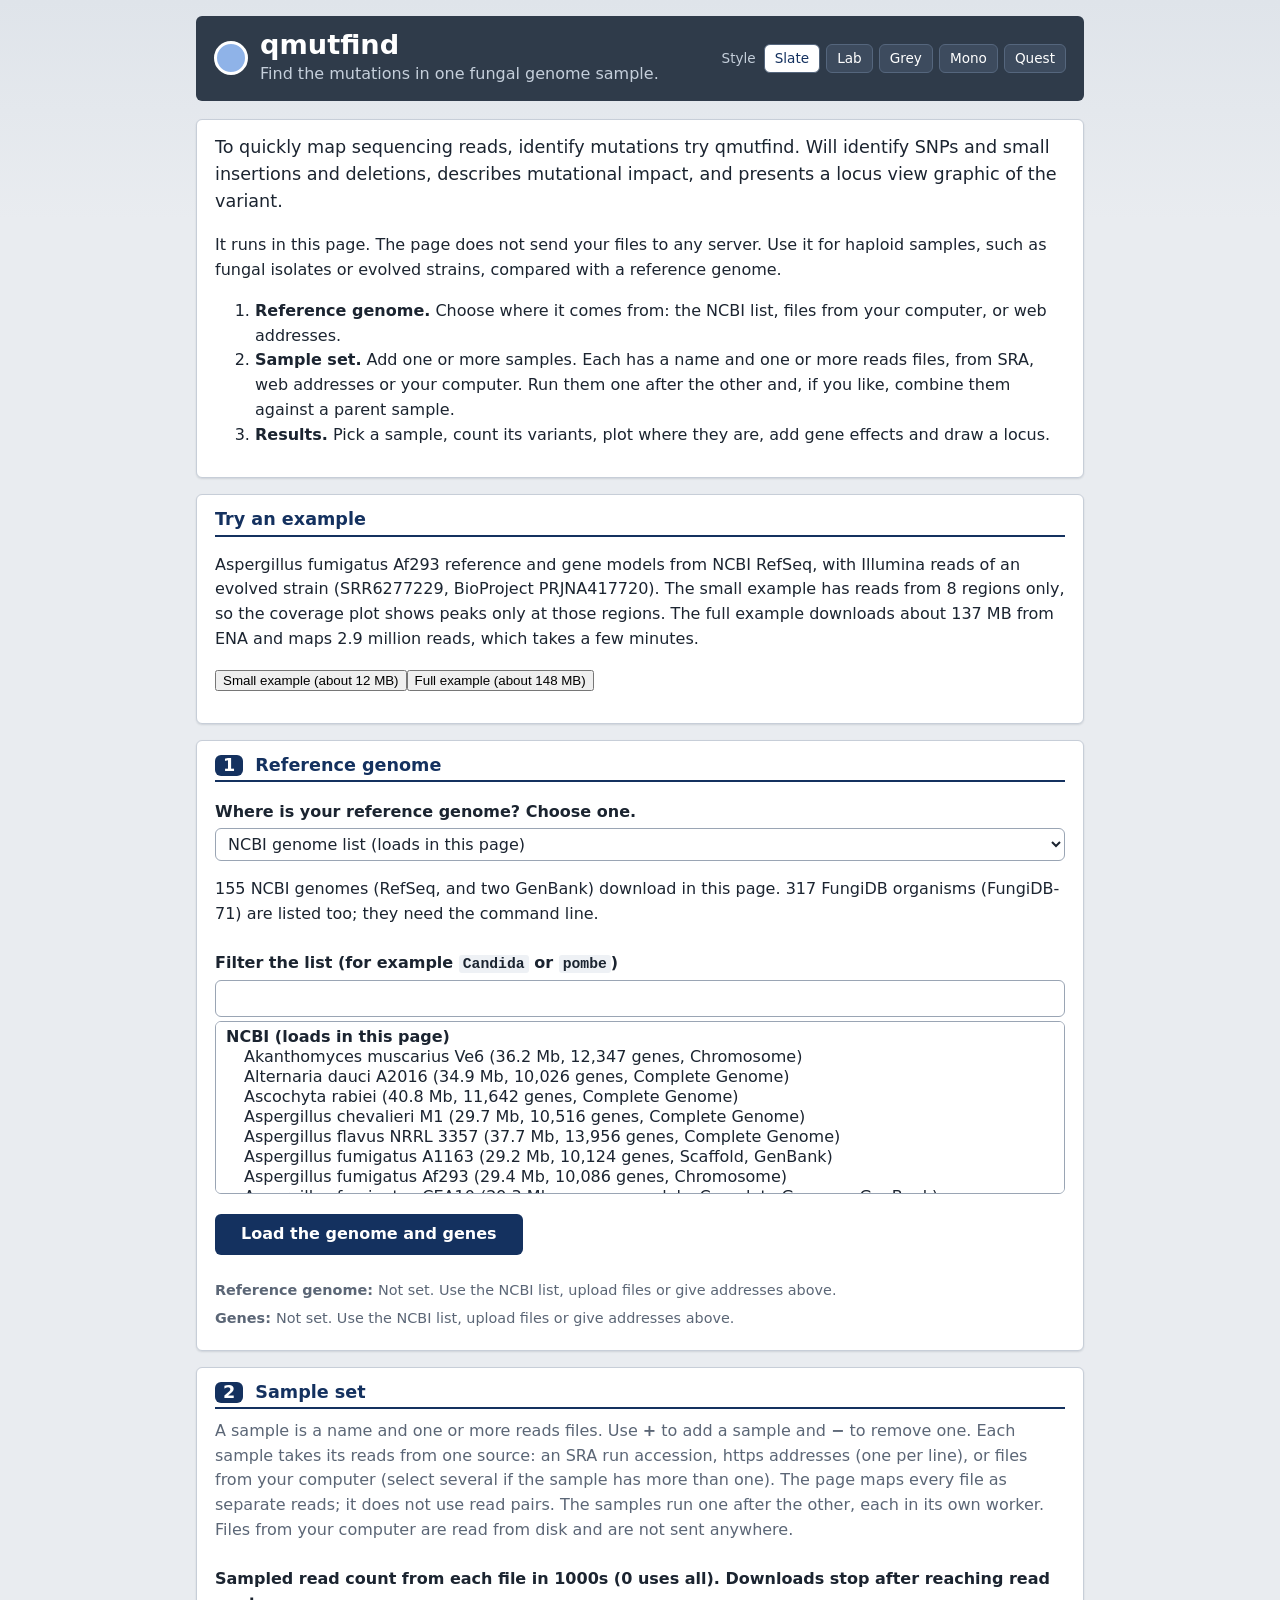
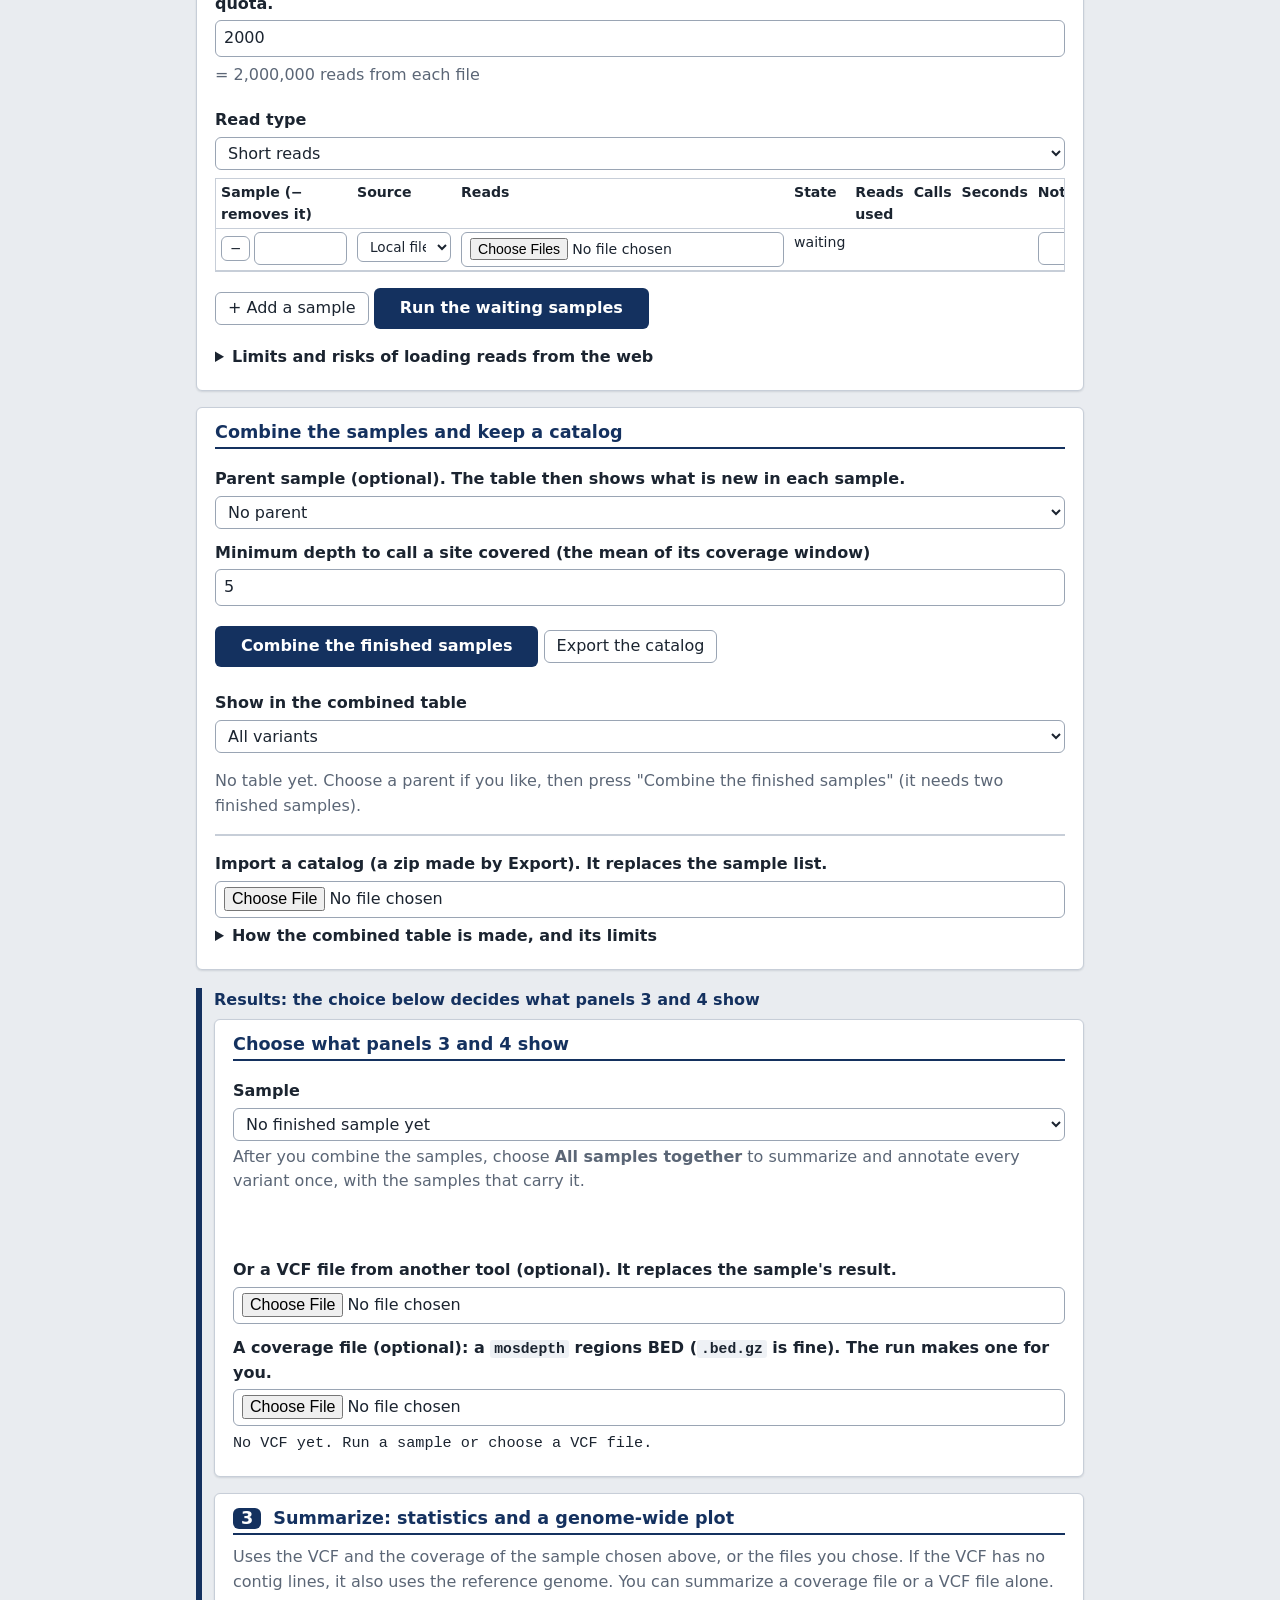
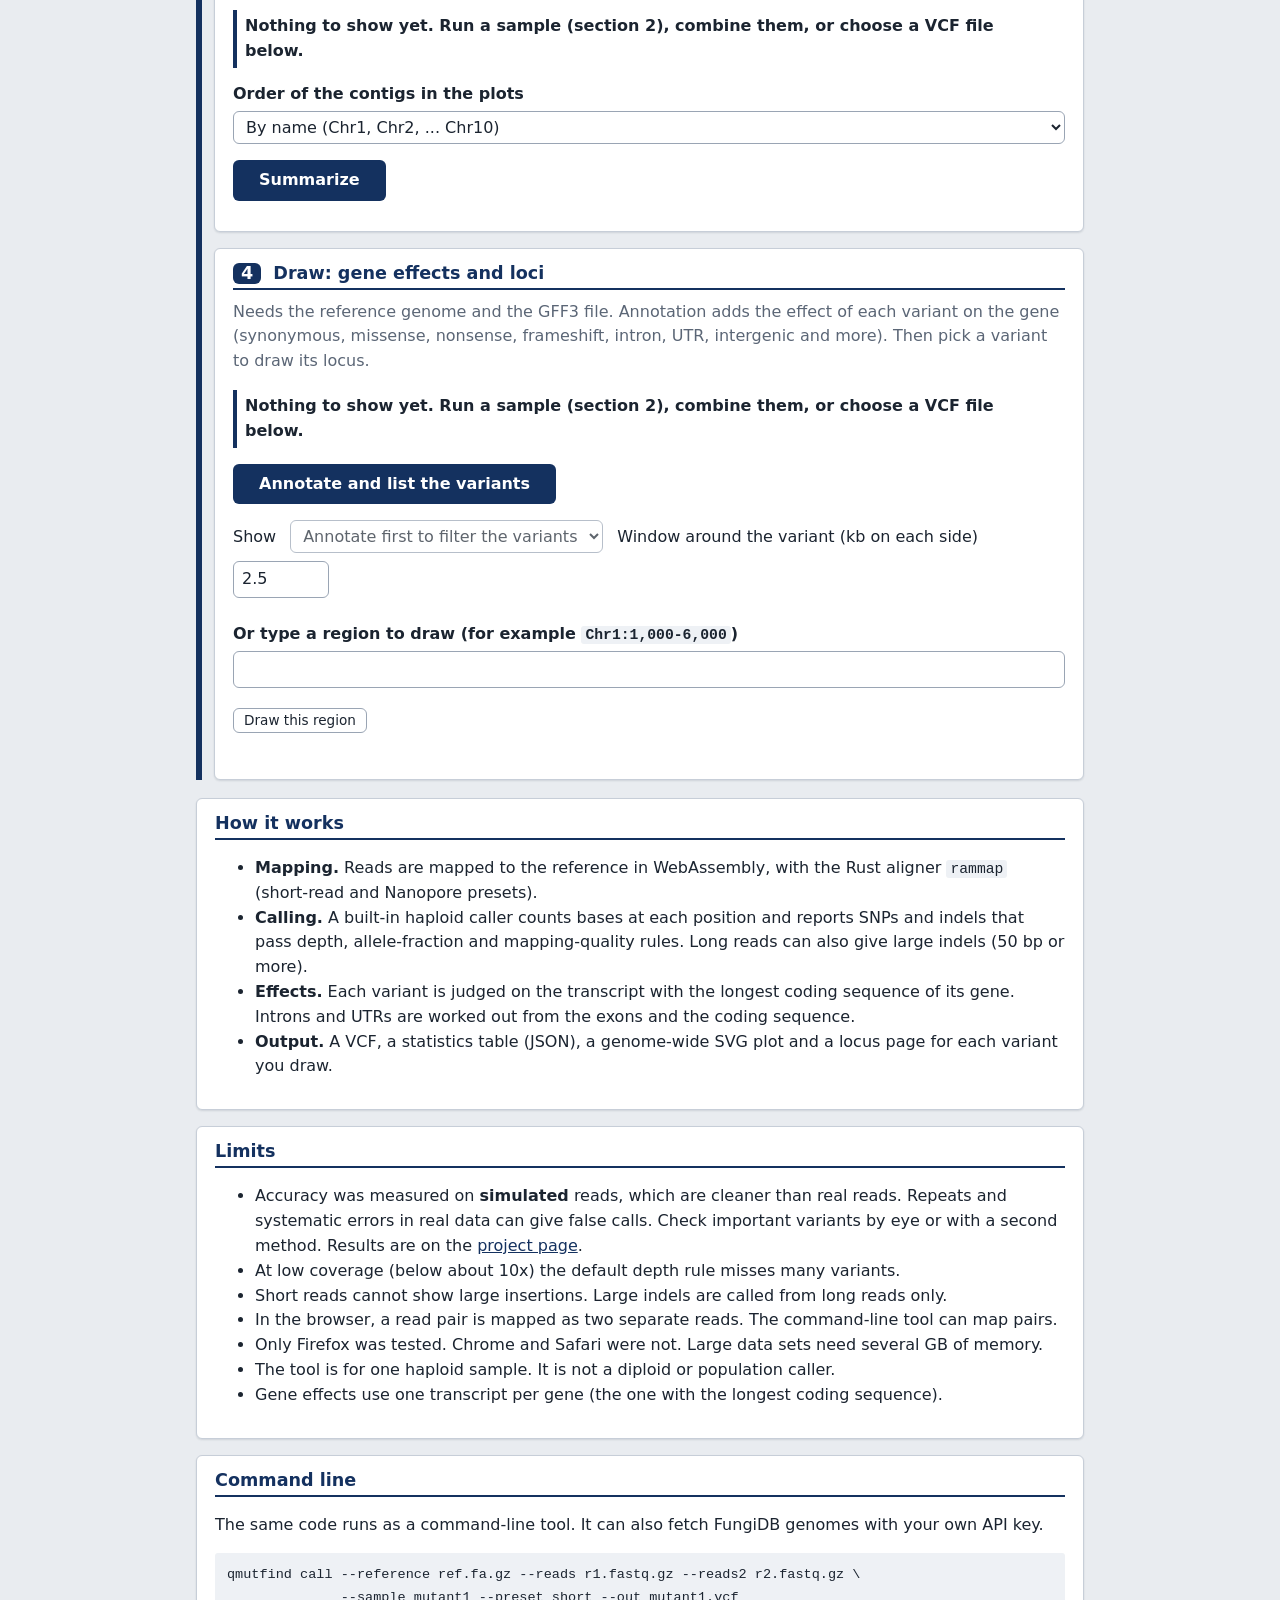
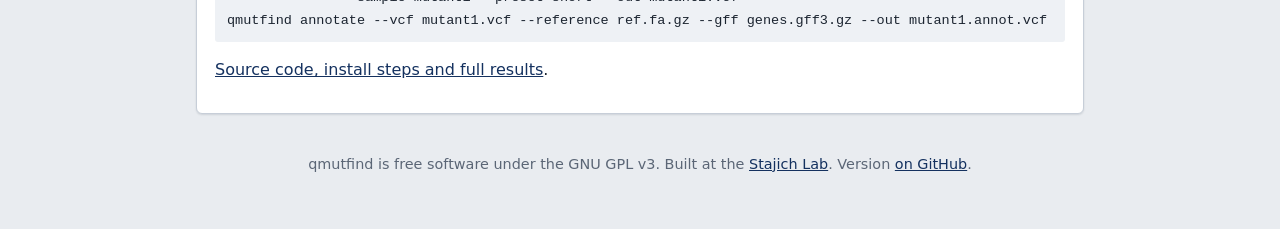
==== site/index.html @ fd61b114 "UX: the chooser and panels 3 and 4 are one coloured group; each says what it shows and whose AF it i" ====
<!doctype html>
<html lang="en" data-theme="slate">
<head>
<meta charset="utf-8">
<meta name="viewport" content="width=device-width, initial-scale=1">
<title>qmutfind: find mutations in a fungal genome</title>
<meta name="description" content="qmutfind maps sequencing reads to a reference, calls SNPs and indels, says what each change does to the genes, and draws the result. It runs in your browser.">
<script>
// Choose the theme before the page is drawn: the address (?theme=), then the saved choice, then the default.
(function () {
  var themes = ['slate', 'lab', 'grey', 'mono', 'quest'], chosen = 'slate';
  try { var saved = localStorage.getItem('qmutfind-theme'); if (themes.indexOf(saved) >= 0) chosen = saved; } catch (e) {}
  var fromAddress = new URLSearchParams(location.search).get('theme');
  if (themes.indexOf(fromAddress) >= 0) chosen = fromAddress;
  document.documentElement.setAttribute('data-theme', chosen);
})();
</script>
<link rel="stylesheet" href="style.css?v=__BUILD__">
</head>
<body>
<div class="frame">

<header class="top">
  <div class="brand">
    <span class="mark" aria-hidden="true"></span>
    <div>
      <h1>qmutfind</h1>
      <p class="tag">Find the mutations in one fungal genome sample.</p>
    </div>
  </div>
  <nav class="themes" aria-label="Page style">
    <span class="themes-label">Style</span>
    <button type="button" data-set-theme="slate">Slate</button>
    <button type="button" data-set-theme="lab">Lab</button>
    <button type="button" data-set-theme="grey">Grey</button>
    <button type="button" data-set-theme="mono">Mono</button>
    <button type="button" data-set-theme="quest">Quest</button>
  </nav>
</header>

<section class="hero panel">
	<p class="lede">To quickly map sequencing reads, identify mutations try qmutfind. Will identify SNPs and small insertions and deletions,
  describes mutational impact, and presents a locus view graphic of the variant.</p>
  <p>It runs in this page. The page does not send your files to any server. Use it for haploid samples, such as fungal
  isolates or evolved strains, compared with a reference genome.</p>
  <ol class="steps">
    <li><b>Reference genome.</b> Choose where it comes from: the NCBI list, files from your computer, or web addresses.</li>
    <li><b>Sample set.</b> Add one or more samples. Each has a name and one or more reads files, from SRA, web addresses or your computer. Run them one after the other and, if you like, combine them against a parent sample.</li>
    <li><b>Results.</b> Pick a sample, count its variants, plot where they are, add gene effects and draw a locus.</li>
  </ol>
</section>

<section class="panel" id="example-section" hidden>
  <h2>Try an example</h2>
  <p id="example-text"></p>
  <p id="example-buttons"></p>
  <div id="example-status" role="status" class="readout"></div>
</section>

<section class="panel step" id="reference-section">
  <h2><span class="num">1</span> Reference genome</h2>
  <div class="form">
    <label for="reference-source">Where is your reference genome? Choose one.</label>
    <select id="reference-source">
      <option value="ncbi">NCBI genome list (loads in this page)</option>
      <option value="upload">Upload a FASTA and a GFF3 from my computer</option>
      <option value="url">Download a FASTA and a GFF3 from https addresses</option>
    </select>
  </div>
  <div id="genome-section" class="mode">
    <p id="genome-text"></p>
    <div class="form">
      <label for="genome-filter">Filter the list (for example <code>Candida</code> or <code>pombe</code>)</label>
      <input id="genome-filter" type="search" autocomplete="off">
      <select id="genome-menu" size="8" aria-label="Reference genomes"></select>
      <p><button id="genome-load" type="button" class="primary">Load the genome and genes</button></p>
    </div>
    <div id="genome-fungidb" hidden>
      <p>FungiDB does not let a web page download its files, and it needs your API key. Run this on your computer, then choose
      "Upload a FASTA and a GFF3" above and pick the two files it writes.</p>
      <pre><code id="genome-command"></code></pre>
    </div>
  </div>
  <div id="reference-upload" class="mode form" hidden>
    <label for="reference">Reference genome (FASTA, <code>.gz</code> allowed)</label>
    <input id="reference" type="file">
    <label for="gff">Genes (GFF3, optional). The gene step needs it.</label>
    <input id="gff" type="file">
  </div>
  <div id="reference-url" class="mode form" hidden>
    <p class="hint">Public data only, over https. Your browser downloads straight from the server, so the server must allow that (NCBI and ENA do; many others do not).</p>
    <label for="url-reference">Reference genome (FASTA)</label>
    <input id="url-reference" type="url" placeholder="https://...">
    <label for="url-gff">Genes (GFF3, optional)</label>
    <input id="url-gff" type="url" placeholder="https://...">
    <p><button id="ref-url-load" type="button" class="primary">Download the genome and genes</button></p>
  </div>
  <div id="genome-status" role="status" class="readout"></div>
  <div class="source" id="source-reference" role="status"></div>
  <div class="source" id="source-gff" role="status"></div>
</section>

<section class="panel step" id="sample-section">
  <h2><span class="num">2</span> Sample set</h2>
  <p class="hint">A sample is a name and one or more reads files. Use <b>+</b> to add a sample and <b>&minus;</b> to remove one. Each sample takes its
  reads from one source: an SRA run accession, https addresses (one per line), or files from your computer (select several if
  the sample has more than one). The page maps every file as separate reads; it does not use read pairs. The samples run one
  after the other, each in its own worker. Files from your computer are read from disk and are not sent anywhere.</p>
  <div class="form">
    <label for="read-limit">Sampled read count from each file in 1000s (0 uses all). Downloads stop after reaching read quota.</label>
    <input id="read-limit" type="number" min="0" step="500" value="2000">
    <div id="read-limit-echo" class="hint" role="status"></div>
    <label for="kind">Read type</label>
    <select id="kind"><option value="short">Short reads</option><option value="long">Long reads</option></select>
  </div>
  <div class="table-wrap"><table id="strain-table" class="grid">
    <thead><tr><th>Sample (&minus; removes it)</th><th>Source</th><th>Reads</th><th>State</th><th>Reads used</th><th>Calls</th><th>Seconds</th><th>Note</th></tr></thead>
    <tbody></tbody>
  </table></div>
  <p><button id="strain-add" type="button" aria-label="Add a sample">+ Add a sample</button>
  <button id="strain-run" type="button" class="primary">Run the waiting samples</button>
  <button id="strain-cancel" type="button" hidden>Cancel</button></p>
  <div id="strain-status" role="status" class="readout"></div>
  <details>
    <summary>Limits and risks of loading reads from the web</summary>
    <ul>
      <li>Only https addresses are accepted, and addresses with a user name or password are refused. A Dropbox share link is changed to its direct address.</li>
      <li>A download is limited to 2 GB. The whole file is held in memory (and a large one takes minutes), so a big run can slow or stop your browser tab. With a read limit, the page stops downloading after that many reads per file and keeps only those reads, so a bigger file is allowed. The first reads of a file are not a random sample.</li>
      <li>The page checks the file size, and for an SRA run the read count, against ENA's record. It does not check ENA's MD5 sums.</li>
      <li>The accession you give is sent to ENA, and the files come from the data server. Nothing is sent to this site. Only servers that allow downloads from web pages work (NCBI and ENA do).</li>
      <li>Do not load private, patient or access-controlled data. The page is not a clinical tool.</li>
    </ul>
  </details>
</section>

<section class="panel" id="strain-section">
  <h2>Combine the samples and keep a catalog</h2>
  <div class="form">
    <label for="strain-parent">Parent sample (optional). The table then shows what is new in each sample.</label>
    <select id="strain-parent"><option value="">No parent</option></select>
    <label for="combine-min-depth">Minimum depth to call a site covered (the mean of its coverage window)</label>
    <input id="combine-min-depth" type="number" min="0" step="1" value="5">
    <p><button id="strain-combine" type="button" class="primary">Combine the finished samples</button>
    <button id="strain-export" type="button">Export the catalog</button>
    <a id="download-combined" hidden>Download the table (TSV)</a>
    <a id="download-catalog" hidden>Download the catalog (zip)</a></p>
  </div>
  <div id="catalog-status" class="readout" role="status"></div>
  <div id="combine-status" class="readout" role="status"></div>
  <div class="form">
    <label for="combined-filter">Show in the combined table</label>
    <select id="combined-filter">
      <option value="all">All variants</option>
      <option value="new">New in some sample (needs a parent)</option>
      <option value="shared">Called in every finished sample</option>
      <option value="one">Called in one sample only</option>
    </select>
  </div>
  <p id="combined-title" class="hint"></p>
  <p id="combined-empty" class="hint">No table yet. Choose a parent if you like, then press "Combine the finished samples" (it needs two finished samples).</p>
  <div class="table-wrap"><table id="combined-table" class="grid"><thead></thead><tbody></tbody></table></div>
  <div class="form">
    <label for="catalog-file">Import a catalog (a zip made by Export). It replaces the sample list.</label>
    <input id="catalog-file" type="file" accept=".zip,application/zip">
  </div>
  <details>
    <summary>How the combined table is made, and its limits</summary>
    <ul>
      <li>One row per variant (same contig, position, REF and ALT). Each sample gets a cell: <code>AF:depth</code> for a call,
      <code>weak</code> (some reads, below the calling thresholds), <code>ref</code> (covered, no such reads), <code>low</code>
      (too little coverage), <code>unknown</code> (no coverage data) or <code>other</code> (a different ALT at that position).</li>
      <li>With a parent, each other sample gets a status: <code>new</code>, <code>inherited</code>, <code>lost</code> or
      <code>unknown</code>. A variant is never <code>new</code> when the parent has some reads for it, and never <code>lost</code>
      when the sample has some. <code>lost</code> is a lead, not proof: it rests on a 1 kb window mean, not on the depth at the site.</li>
      <li>All samples must use the same settings. The window size is 1 kb. The thresholds for "covered" and "weak" were not tuned.</li>
      <li>An imported sample has no reads files, so it cannot run again.</li>
      <li>The catalog is a record of this page's results. It is not saved in the browser; export it to keep it.</li>
    </ul>
  </details>
</section>

<div class="results-group" role="group" aria-labelledby="results-group-title">
<p id="results-group-title" class="group-title">Results: the choice below decides what panels 3 and 4 show</p>

<section class="panel" id="results-section">
  <h2>Choose what panels 3 and 4 show</h2>
  <div class="form">
    <label for="result-sample">Sample</label>
    <select id="result-sample"><option value="">No finished sample yet</option></select>
    <p class="hint">After you combine the samples, choose <b>All samples together</b> to summarize and annotate every variant once, with the samples that carry it.</p>
    <p class="downloads"><a id="download-vcf" hidden>Download the VCF</a> <a id="download-depth-bed" hidden>Download the coverage (BED)</a></p>
    <label for="vcf-file">Or a VCF file from another tool (optional). It replaces the sample's result.</label>
    <input id="vcf-file" type="file">
    <label for="depth-file">A coverage file (optional): a <code>mosdepth</code> regions BED (<code>.bed.gz</code> is fine). The run makes one for you.</label>
    <input id="depth-file" type="file">
  </div>
  <div id="vcf-source" class="readout" role="status">No VCF yet. Run a sample or choose a VCF file.</div>
  <div id="summary" class="readout"></div>
</section>

<section class="panel step" id="step2">
  <h2><span class="num">3</span> Summarize: statistics and a genome-wide plot</h2>
  <p class="hint">Uses the VCF and the coverage of the sample chosen above, or the files you chose. If the VCF has no contig lines, it also
  uses the reference genome. You can summarize a coverage file or a VCF file alone.</p>
  <p class="showing" id="showing-summarize" role="status"></p>
  <div class="form">
    <label for="order">Order of the contigs in the plots</label>
    <select id="order">
      <option value="name">By name (Chr1, Chr2, ... Chr10)</option>
      <option value="length">Longest first</option>
      <option value="input">As in the file</option>
    </select>
  </div>
  <p><button id="summarize" type="button" class="primary">Summarize</button></p>
  <div id="summarize-status" role="status" class="readout"></div>
  <div id="stats-table"></div>
  <div id="depth-plot" aria-live="polite"></div>
  <div id="genome-plot" aria-live="polite"></div>
  <p class="downloads"><a id="download-stats" hidden>Download the statistics (JSON)</a> <a id="download-plot" hidden>Download the variant plot (SVG)</a> <a id="download-depth-plot" hidden>Download the coverage plot (SVG)</a></p>
</section>

<section class="panel step" id="step3">
  <h2><span class="num">4</span> Draw: gene effects and loci</h2>
  <p class="hint">Needs the reference genome and the GFF3 file. Annotation adds the effect of each variant on the gene
  (synonymous, missense, nonsense, frameshift, intron, UTR, intergenic and more). Then pick a variant to draw its locus.</p>
  <p class="showing" id="showing-draw" role="status"></p>
  <p><button id="annotate" type="button" class="primary">Annotate and list the variants</button></p>
  <div id="annotate-status" role="status" class="readout"></div>
  <div id="variant-controls">
    <label for="effect-filter">Show</label>
    <select id="effect-filter" disabled><option value="">Annotate first to filter the variants</option></select>
    <span id="sharing-wrap" hidden>
      <label for="sharing-filter">Shared by</label>
      <select id="sharing-filter"></select>
    </span>
    <label for="window-kb">Window around the variant (kb on each side)</label>
    <input id="window-kb" type="number" min="0.1" step="0.5" value="2.5">
  </div>
  <p class="hint" id="af-note"></p>
  <div id="variant-table-wrap"><table id="variant-table" hidden></table></div>
  <div class="form">
    <label for="region">Or type a region to draw (for example <code>Chr1:1,000-6,000</code>)</label>
    <input id="region" type="text" size="40">
    <p><button id="draw" type="button">Draw this region</button></p>
  </div>
  <div id="report-status" role="status" class="readout"></div>
  <p class="downloads"><a id="download-annotated" hidden>Download the annotated VCF</a></p>
  <iframe id="report" title="Gene and mutation picture"></iframe>
</section>

</div>

<section class="panel">
  <h2>How it works</h2>
  <ul>
    <li><b>Mapping.</b> Reads are mapped to the reference in WebAssembly, with the Rust aligner <code>rammap</code>
    (short-read and Nanopore presets).</li>
    <li><b>Calling.</b> A built-in haploid caller counts bases at each position and reports SNPs and indels that pass
    depth, allele-fraction and mapping-quality rules. Long reads can also give large indels (50 bp or more).</li>
    <li><b>Effects.</b> Each variant is judged on the transcript with the longest coding sequence of its gene. Introns and
    UTRs are worked out from the exons and the coding sequence.</li>
    <li><b>Output.</b> A VCF, a statistics table (JSON), a genome-wide SVG plot and a locus page for each variant you draw.</li>
  </ul>
</section>

<section class="panel limits" id="limits">
  <h2>Limits</h2>
  <ul>
    <li>Accuracy was measured on <b>simulated</b> reads, which are cleaner than real reads. Repeats and systematic errors
    in real data can give false calls. Check important variants by eye or with a second method. Results are on the
    <a href="https://github.com/stajichlab/qmutfind">project page</a>.</li>
    <li>At low coverage (below about 10x) the default depth rule misses many variants.</li>
    <li>Short reads cannot show large insertions. Large indels are called from long reads only.</li>
    <li>In the browser, a read pair is mapped as two separate reads. The command-line tool can map pairs.</li>
    <li>Only Firefox was tested. Chrome and Safari were not. Large data sets need several GB of memory.</li>
    <li>The tool is for one haploid sample. It is not a diploid or population caller.</li>
    <li>Gene effects use one transcript per gene (the one with the longest coding sequence).</li>
  </ul>
</section>

<section class="panel">
  <h2>Command line</h2>
  <p>The same code runs as a command-line tool. It can also fetch FungiDB genomes with your own API key.</p>
<pre><code>qmutfind call --reference ref.fa.gz --reads r1.fastq.gz --reads2 r2.fastq.gz \
              --sample mutant1 --preset short --out mutant1.vcf
qmutfind annotate --vcf mutant1.vcf --reference ref.fa.gz --gff genes.gff3.gz --out mutant1.annot.vcf</code></pre>
  <p><a href="https://github.com/stajichlab/qmutfind">Source code, install steps and full results</a>.</p>
</section>

<footer class="foot">
  <p>qmutfind is free software under the GNU GPL v3. Built at the
  <a href="https://github.com/stajichlab">Stajich Lab</a>. Version
  <a href="https://github.com/stajichlab/qmutfind">on GitHub</a>.</p>
</footer>

</div>
<script src="theme.js?v=__BUILD__"></script>
<script type="module" src="app.js?v=__BUILD__"></script>
</body>
</html>
---- site/style.css ----
/* qmutfind landing page. Five themes, chosen with <html data-theme="...">: slate (default), lab, grey, mono, quest.
   No external fonts, images or scripts: the page works offline once loaded. */

:root {
  --bg: #e9ecf0; --fg: #1b2430; --muted: #5b6676;
  --panel: #ffffff; --panel-fg: #1b2430; --line: #c7ced8;
  --accent: #14315f; --accent-fg: #ffffff; --link: #14315f;
  --code-bg: #eef1f5; --field-bg: #ffffff; --field-line: #9aa5b4;
  --radius: 6px; --shadow: 0 1px 2px rgba(20, 30, 50, .12);
  --font: system-ui, -apple-system, "Segoe UI", Roboto, Helvetica, Arial, sans-serif;
  --mono: ui-monospace, SFMono-Regular, Menlo, Consolas, "Liberation Mono", monospace;
  --head-font: var(--font); --head-transform: none; --head-spacing: 0;
}

/* Slate grey, navy and white (default) */
html[data-theme="slate"] body { background: linear-gradient(180deg, #dfe4ea 0, #e9ecf0 220px); }
html[data-theme="slate"] .top { background: #2f3b4a; color: #fff; border-radius: var(--radius); padding: 14px 18px; }
html[data-theme="slate"] .top .tag, html[data-theme="slate"] .themes-label { color: #c5cfdb; }
html[data-theme="slate"] .themes button { background: #3d4b5e; color: #fff; border-color: #55667d; }
html[data-theme="slate"] .themes button[aria-pressed="true"] { background: #fff; color: #14315f; }
html[data-theme="slate"] .panel h2 { color: #14315f; border-bottom: 2px solid #14315f; padding-bottom: 4px; }
html[data-theme="slate"] .mark { background: #8fb3e8; border: 3px solid #fff; }

/* Simple grey */
html[data-theme="grey"] {
  --bg: #d9d9d9; --fg: #222; --muted: #555; --panel: #f2f2f2; --panel-fg: #222; --line: #b5b5b5;
  --accent: #444; --accent-fg: #fff; --link: #333; --code-bg: #e4e4e4; --field-bg: #fafafa; --field-line: #8a8a8a;
  --shadow: none;
}
html[data-theme="grey"] .top { border-bottom: 1px solid #999; padding-bottom: 10px; }
html[data-theme="grey"] .themes button[aria-pressed="true"] { background: #444; color: #fff; }
html[data-theme="grey"] .mark { background: #555; }

/* Black and white */
html[data-theme="mono"] {
  --bg: #fff; --fg: #000; --muted: #333; --panel: #fff; --panel-fg: #000; --line: #000;
  --accent: #000; --accent-fg: #fff; --link: #000; --code-bg: #f0f0f0; --field-bg: #fff; --field-line: #000;
  --radius: 0; --shadow: none;
}
html[data-theme="mono"] .panel { border: 2px solid #000; }
html[data-theme="mono"] .top { border-bottom: 4px solid #000; padding-bottom: 10px; }
html[data-theme="mono"] a { text-decoration: underline; }
html[data-theme="mono"] .themes button { border: 2px solid #000; background: #fff; color: #000; }
html[data-theme="mono"] .themes button[aria-pressed="true"] { background: #000; color: #fff; }
html[data-theme="mono"] .mark { background: #000; }

/* Lab: a dark laboratory screen, like the display in a TV forensics lab */
html[data-theme="lab"] {
  --bg: #04090f; --fg: #b8f3ff; --muted: #5fa4b4; --panel: rgba(6, 22, 34, .82); --panel-fg: #b8f3ff; --line: #11485c;
  --accent: #27e0ff; --accent-fg: #021018; --link: #6ff0ff; --code-bg: #031019; --field-bg: #02121c; --field-line: #1b6a82;
  --radius: 2px; --shadow: 0 0 18px rgba(39, 224, 255, .12);
  --font: var(--mono); --head-font: var(--mono); --head-transform: uppercase; --head-spacing: .14em;
}
html[data-theme="lab"] body {
  background:
    linear-gradient(rgba(39, 224, 255, .05) 1px, transparent 1px) 0 0 / 100% 32px,
    linear-gradient(90deg, rgba(39, 224, 255, .05) 1px, transparent 1px) 0 0 / 32px 100%,
    radial-gradient(ellipse at 50% -10%, #0b3550 0, #04090f 62%);
}
html[data-theme="lab"] body::after {  /* scan lines */
  content: ""; position: fixed; inset: 0; pointer-events: none; z-index: 10;
  background: repeating-linear-gradient(0deg, rgba(0, 0, 0, .18) 0 1px, transparent 1px 3px);
}
html[data-theme="lab"] .panel { border: 1px solid #11485c; position: relative; backdrop-filter: blur(2px); }
html[data-theme="lab"] .panel::before, html[data-theme="lab"] .panel::after {  /* corner brackets */
  content: ""; position: absolute; width: 14px; height: 14px; border: 2px solid #27e0ff; pointer-events: none;
}
html[data-theme="lab"] .panel::before { top: -2px; left: -2px; border-right: 0; border-bottom: 0; }
html[data-theme="lab"] .panel::after { bottom: -2px; right: -2px; border-left: 0; border-top: 0; }
html[data-theme="lab"] h1, html[data-theme="lab"] h2 { color: #27e0ff; text-shadow: 0 0 10px rgba(39, 224, 255, .55); }
html[data-theme="lab"] h2::before { content: "> "; color: #ffb000; }
html[data-theme="lab"] .top { border-bottom: 1px solid #11485c; padding-bottom: 12px; }
html[data-theme="lab"] .tag { color: #ffb000; }
html[data-theme="lab"] .mark {
  background: none; border: 2px solid #27e0ff; border-radius: 50%; box-shadow: 0 0 12px #27e0ff, inset 0 0 8px #27e0ff;
  position: relative; animation: spin 9s linear infinite;
}
html[data-theme="lab"] .mark::after { content: ""; position: absolute; inset: 7px; border: 2px dashed #ffb000; border-radius: 50%; }
html[data-theme="lab"] .readout { border-left: 3px solid #27e0ff; background: #031019; padding: 6px 10px; }
html[data-theme="lab"] #status:not(:empty)::after { content: "_"; animation: blink 1s steps(1) infinite; color: #27e0ff; }
html[data-theme="lab"] button.primary { box-shadow: 0 0 14px rgba(39, 224, 255, .6); text-transform: uppercase; letter-spacing: .12em; }
html[data-theme="lab"] .themes button[aria-pressed="true"] { box-shadow: 0 0 10px rgba(39, 224, 255, .7); }
html[data-theme="lab"] .limits { border-color: #ffb000; }
html[data-theme="lab"] .limits h2 { color: #ffb000; text-shadow: 0 0 10px rgba(255, 176, 0, .5); }
@keyframes spin { to { transform: rotate(360deg); } }
@keyframes blink { 50% { opacity: 0; } }

/* Quest: a 1980s-90s graphic adventure game interface. 16-colour EGA palette, chunky bevelled windows, a menu bar. */
html[data-theme="quest"] {
  --bg: #0000aa; --fg: #ffffff; --muted: #aaaaaa; --panel: #aaaaaa; --panel-fg: #000000; --line: #000000;
  --accent: #0000aa; --accent-fg: #ffffff; --link: #0000aa; --code-bg: #ffffff; --field-bg: #ffffff; --field-line: #000000;
  --radius: 0; --shadow: none;
  --font: "Courier New", Courier, "Liberation Mono", monospace; --head-font: var(--font);
}
html[data-theme="quest"] body {
  background:
    linear-gradient(#0000aa 0 0) padding-box,
    repeating-conic-gradient(#0000aa 0 25%, #0000b4 0 50%) 0 0 / 8px 8px;
  font-size: 17px; image-rendering: pixelated;
}
html[data-theme="quest"] .frame { max-width: 880px; }
html[data-theme="quest"] .top {  /* the menu bar */
  background: #ffffff; color: #000; border: 3px solid #000; border-radius: 0; padding: 4px 10px; margin-bottom: 18px;
}
html[data-theme="quest"] .top .tag, html[data-theme="quest"] .themes-label { color: #000; }
html[data-theme="quest"] h1 { color: #aa0000; font-size: 1.5rem; text-shadow: 2px 2px 0 #55ffff; letter-spacing: .06em; }
html[data-theme="quest"] .mark { background: #ffff55; border: 3px solid #000; width: 28px; height: 28px; box-shadow: 3px 3px 0 #aa5500; }
html[data-theme="quest"] .panel {  /* a bevelled grey window with a blue title strip */
  background: #aaaaaa; color: #000; border: 3px solid #000; padding: 0 16px 14px;
  box-shadow: inset 3px 3px 0 #ffffff, inset -3px -3px 0 #555555, 6px 6px 0 #000;
}
html[data-theme="quest"] .panel > h2 {
  background: #0000aa; color: #ffffff; margin: 0 -16px 12px; padding: 4px 16px; border-bottom: 3px solid #000;
  text-transform: uppercase; letter-spacing: .1em; font-size: 1rem; text-shadow: none;
}
html[data-theme="quest"] .hero { padding-top: 14px; }
html[data-theme="quest"] .lede { font-weight: bold; }
html[data-theme="quest"] .steps li::marker { color: #aa0000; font-weight: bold; }
html[data-theme="quest"] a { color: #0000aa; text-decoration: underline; }
html[data-theme="quest"] code, html[data-theme="quest"] pre { background: #000; color: #55ff55; border: 2px solid #555; padding: 1px 4px; }
html[data-theme="quest"] pre { padding: 8px 10px; }
html[data-theme="quest"] input, html[data-theme="quest"] select { border: 3px solid #000; box-shadow: inset 2px 2px 0 #555; background: #fff; }
html[data-theme="quest"] button { background: #aaaaaa; color: #000; border: 3px solid #000; box-shadow: inset 2px 2px 0 #fff, inset -2px -2px 0 #555; font-weight: bold; }
html[data-theme="quest"] button:active { box-shadow: inset 2px 2px 0 #555, inset -2px -2px 0 #fff; }
html[data-theme="quest"] button.primary { background: #55ff55; }
html[data-theme="quest"] .themes button { padding: 1px 8px; }
html[data-theme="quest"] .themes button[aria-pressed="true"] { background: #ffff55; color: #000; border-color: #000; }
html[data-theme="quest"] .readout { background: #ffffff; border: 3px solid #000; padding: 6px 10px; margin: 8px 0; min-height: 0; }
html[data-theme="quest"] .readout:empty { display: none; }
html[data-theme="quest"] .limits > h2 { background: #aa0000; }
html[data-theme="quest"] .foot { color: #fff; }
html[data-theme="quest"] .foot a { color: #ffff55; }
html[data-theme="quest"] iframe { border: 3px solid #000; background: #fff; }

/* Plot colours. Every theme sets a palette that has at least 3:1 contrast against the panel behind the plots
   (the browser test checks this). Light panels get dark marks, dark panels light marks, the grey panel of the quest theme
   dark marks. The plots use the text colour of the panel, not of the page, for their labels and outlines. */
:root {
  --plot-snp: #0072B2; --plot-indel: #B36B00; --plot-large: #B83A00; --plot-bar: #56677f; --plot-depth: #0072B2; --plot-median: #B83A00;
}
html[data-theme="lab"] { --plot-snp: #56B4E9; --plot-indel: #F5B942; --plot-large: #FF7F50; --plot-bar: #7C93B0; --plot-depth: #56B4E9; --plot-median: #FF7F50; }
html[data-theme="quest"] { --plot-snp: #0000AA; --plot-indel: #6B3F00; --plot-large: #8A0000; --plot-bar: #333333; --plot-depth: #0000AA; --plot-median: #8A0000; }
#genome-plot svg, #depth-plot svg { --fg: var(--panel-fg); }
#genome-plot svg .call, #depth-plot svg .call { stroke: var(--panel-fg); stroke-width: .9; }
#genome-plot svg .call[data-class="SNP"] { fill: var(--plot-snp); }
#genome-plot svg .call[data-class="SMALL_INDEL"] { fill: var(--plot-indel); }
#genome-plot svg .call[data-class="LARGE_INDEL"] { fill: var(--plot-large); }
#genome-plot svg .bin { fill: var(--plot-bar); }
#depth-plot svg .depth { fill: var(--plot-depth); }
#depth-plot svg .depth[data-clipped] { fill: var(--plot-large); }
#depth-plot svg .median { stroke: var(--plot-median); }
#depth-plot svg .vtick[data-class="SNP"] { stroke: var(--plot-snp); }
#depth-plot svg .vtick[data-class="SMALL_INDEL"] { stroke: var(--plot-indel); }
#depth-plot svg .vtick[data-class="LARGE_INDEL"] { stroke: var(--plot-large); }
/* the legends of the variant plot (circle, square, triangle without a class) follow the same palette */
#genome-plot svg circle:not([class]) { fill: var(--plot-snp); stroke: var(--panel-fg); }
#genome-plot svg rect[width="7"]:not([class]) { fill: var(--plot-indel); stroke: var(--panel-fg); }
#genome-plot svg polygon:not([class]) { fill: var(--plot-large); stroke: var(--panel-fg); }

.source { font-size: .9rem; color: var(--muted); margin: 2px 0 6px; overflow-wrap: anywhere; }
.source.from-web { color: var(--panel-fg); }
.source.from-web::before { content: "\2197  "; }
textarea { font: inherit; background: var(--field-bg); color: var(--panel-fg); border: 1px solid var(--field-line); border-radius: var(--radius); padding: 5px 8px; width: 100%; }
details summary { cursor: pointer; font-weight: 600; margin: 6px 0; }
#reference-section button:not(.primary), #sample-section button:not(.primary), #strain-section button:not(.primary) { font: inherit; padding: 3px 12px; border: 1px solid var(--field-line); background: var(--field-bg); color: var(--panel-fg); border-radius: var(--radius); cursor: pointer; }

/* Steps, tables and the variant list (all themes) */
.step h2 .num { display: inline-block; min-width: 1.6em; text-align: center; margin-right: 6px; padding: 0 4px; background: var(--accent); color: var(--accent-fg); border-radius: var(--radius); }
.hint { color: var(--muted); margin-top: 0; }
table.stats, #variant-table, table.grid { border-collapse: collapse; width: 100%; margin: 8px 0; font-size: .92rem; }
table.stats th, table.stats td, #variant-table th, #variant-table td, table.grid th, table.grid td { border-bottom: 1px solid var(--line); padding: 3px 8px; text-align: left; vertical-align: top; }
table.stats th { width: 42%; font-weight: 600; }
#variant-table-wrap { max-height: 360px; overflow: auto; border: 1px solid var(--line); margin: 8px 0; }
#variant-table th { position: sticky; top: 0; background: var(--panel); }
#variant-controls { display: flex; flex-wrap: wrap; gap: 8px 14px; align-items: center; margin: 8px 0; }
#variant-controls input[type=number] { width: 6em; }
#genome-plot svg { width: 100%; height: auto; background: transparent; margin-top: 8px; }
button.draw-row, #draw { font: inherit; font-size: .85rem; padding: 1px 10px; border: 1px solid var(--field-line); background: var(--field-bg); color: var(--panel-fg); border-radius: var(--radius); cursor: pointer; }
button:disabled { opacity: .55; cursor: wait; }
#variant-table-wrap:has(#variant-table[hidden]) { display: none; }

/* Layout shared by all themes */
* { box-sizing: border-box; }
body { margin: 0; background: var(--bg); color: var(--fg); font: 16px/1.55 var(--font); }
.frame { max-width: 920px; margin: 0 auto; padding: 16px; }
.top { display: flex; flex-wrap: wrap; align-items: center; justify-content: space-between; gap: 12px; margin-bottom: 18px; }
.brand { display: flex; align-items: center; gap: 12px; }
.mark { width: 34px; height: 34px; border-radius: 50%; flex: none; }
h1 { margin: 0; font: 700 1.7rem/1.1 var(--head-font); letter-spacing: var(--head-spacing); text-transform: var(--head-transform); }
h2 { margin: 0 0 10px; font: 700 1.1rem/1.2 var(--head-font); letter-spacing: var(--head-spacing); text-transform: var(--head-transform); }
.tag { margin: 2px 0 0; color: var(--muted); }
.themes { display: flex; flex-wrap: wrap; align-items: center; gap: 6px; }
.themes-label { color: var(--muted); font-size: .85rem; margin-right: 2px; }
.themes button { font: inherit; font-size: .85rem; padding: 3px 10px; border: 1px solid var(--line); background: var(--panel); color: var(--panel-fg); border-radius: var(--radius); cursor: pointer; }
.themes button[aria-pressed="true"] { background: var(--accent); color: var(--accent-fg); border-color: var(--accent); }
.panel { background: var(--panel); color: var(--panel-fg); border: 1px solid var(--line); border-radius: var(--radius); box-shadow: var(--shadow); padding: 14px 18px; margin-bottom: 16px; }
.lede { font-size: 1.1rem; margin-top: 0; }
a { color: var(--link); }
code, pre { font-family: var(--mono); font-size: .92em; background: var(--code-bg); border-radius: 3px; }
code { padding: 1px 4px; }
pre { padding: 10px 12px; overflow-x: auto; }
pre code { padding: 0; background: none; }
.form { display: grid; gap: 4px; }
.form label { margin-top: 8px; font-weight: 600; }
.form input[type="text"], .form select { max-width: 100%; }
input, select { font: inherit; background: var(--field-bg); color: var(--panel-fg); border: 1px solid var(--field-line); border-radius: var(--radius); padding: 5px 8px; }
button.primary { font: inherit; font-weight: 700; padding: 8px 26px; border: 0; border-radius: var(--radius); background: var(--accent); color: var(--accent-fg); cursor: pointer; }
button.primary:disabled { opacity: .55; cursor: wait; }
.readout { margin: 6px 0; font-family: var(--mono); font-size: .95em; overflow-wrap: anywhere; }
.readout:empty { display: none; }
#report:not([srcdoc]) { display: none; }
#report { width: 100%; height: 420px; border: 1px solid var(--line); background: #fff; margin-top: 10px; }
.foot { text-align: center; color: var(--muted); font-size: .9rem; padding: 8px 0 24px; }
a:focus-visible, button:focus-visible, input:focus-visible, select:focus-visible { outline: 3px solid #e8a400; outline-offset: 2px; }
@media (max-width: 560px) { .frame { padding: 12px; } h1 { font-size: 1.4rem; } }
@media (prefers-reduced-motion: reduce) { html[data-theme="lab"] .mark, html[data-theme="lab"] #status::after { animation: none; } }

table.grid { font-size: .88rem; }
table.grid td.new { font-weight: 700; }
#download-combined, #download-catalog { margin-left: 8px; }
#strain-table button.strain-remove { font: inherit; font-size: .85rem; padding: 1px 8px; border: 1px solid var(--field-line); background: var(--field-bg); color: var(--panel-fg); border-radius: var(--radius); cursor: pointer; }
.table-wrap { overflow: auto; max-height: 420px; border: 1px solid var(--line); margin: 8px 0; }
.table-wrap table.grid { margin: 0; }
.table-wrap th { position: sticky; top: 0; background: var(--panel); }

.mode { margin: 8px 0; }
#strain-table input[type=text], #strain-table select, #strain-table textarea { font: inherit; font-size: .85rem; width: 100%; box-sizing: border-box; }
#strain-table td.sample-reads { min-width: 12rem; }
#strain-table .sample-info { white-space: pre-line; margin: 4px 0 0; }
#strain-table button.sample-check { margin-left: 6px; font: inherit; font-size: .85rem; padding: 1px 8px; border: 1px solid var(--field-line); background: var(--field-bg); color: var(--panel-fg); border-radius: var(--radius); cursor: pointer; }
#read-limit-echo { margin: 2px 0 8px; }
[hidden] { display: none !important; }

#source-reference::before { content: "Reference genome: "; font-weight: 600; }
#source-gff::before { content: "Genes: "; font-weight: 600; }
#strain-table td:nth-child(1) { min-width: 8.5rem; }
#strain-table td:nth-child(2) { min-width: 6.5rem; }
#strain-table th, #strain-table td { padding-left: 5px; padding-right: 5px; }
.name-line { display: flex; gap: 4px; align-items: center; }
.name-line input { min-width: 0; flex: 1; }
#strain-table td:nth-child(8) { min-width: 5.5rem; }
@media (max-width: 720px) {
  .table-wrap:has(#strain-table) { max-height: none; border: 0; }
  #strain-table, #strain-table tbody, #strain-table tr, #strain-table td { display: block; width: 100%; box-sizing: border-box; }
  #strain-table thead { display: none; }
  #strain-table tr { border: 1px solid var(--line); border-radius: var(--radius); margin: 10px 0; padding: 6px 8px; }
  #strain-table td { border: 0; padding: 3px 0; min-width: 0 !important; }
  #strain-table td::before { content: attr(data-label); display: block; font-size: .78rem; font-weight: 600; opacity: .85; }
  #strain-table td.strain-reads:empty, #strain-table td.strain-calls:empty, #strain-table td.strain-seconds:empty { display: none; }
}

#variant-table th button.sort { font: inherit; font-weight: 600; background: none; border: 0; padding: 0; color: inherit; cursor: pointer; text-align: left; }
#variant-table th button.sort:hover, #variant-table th button.sort:focus-visible { text-decoration: underline; }
#variant-table th[aria-sort="ascending"] button.sort::after { content: " \25B2"; font-size: .7em; }
#variant-table th[aria-sort="descending"] button.sort::after { content: " \25BC"; font-size: .7em; }

/* The chooser and panels 3 and 4 form one group: a coloured bar on the left, and a "Showing" line in each panel. */
.results-group { border-left: 6px solid var(--accent); padding-left: 12px; margin: 18px 0; }
.group-title { margin: 0 0 6px; font-weight: 700; color: var(--accent); }
.showing { margin: 6px 0; padding: 4px 8px; border-left: 4px solid var(--accent); background: var(--field-bg); font-weight: 600; }
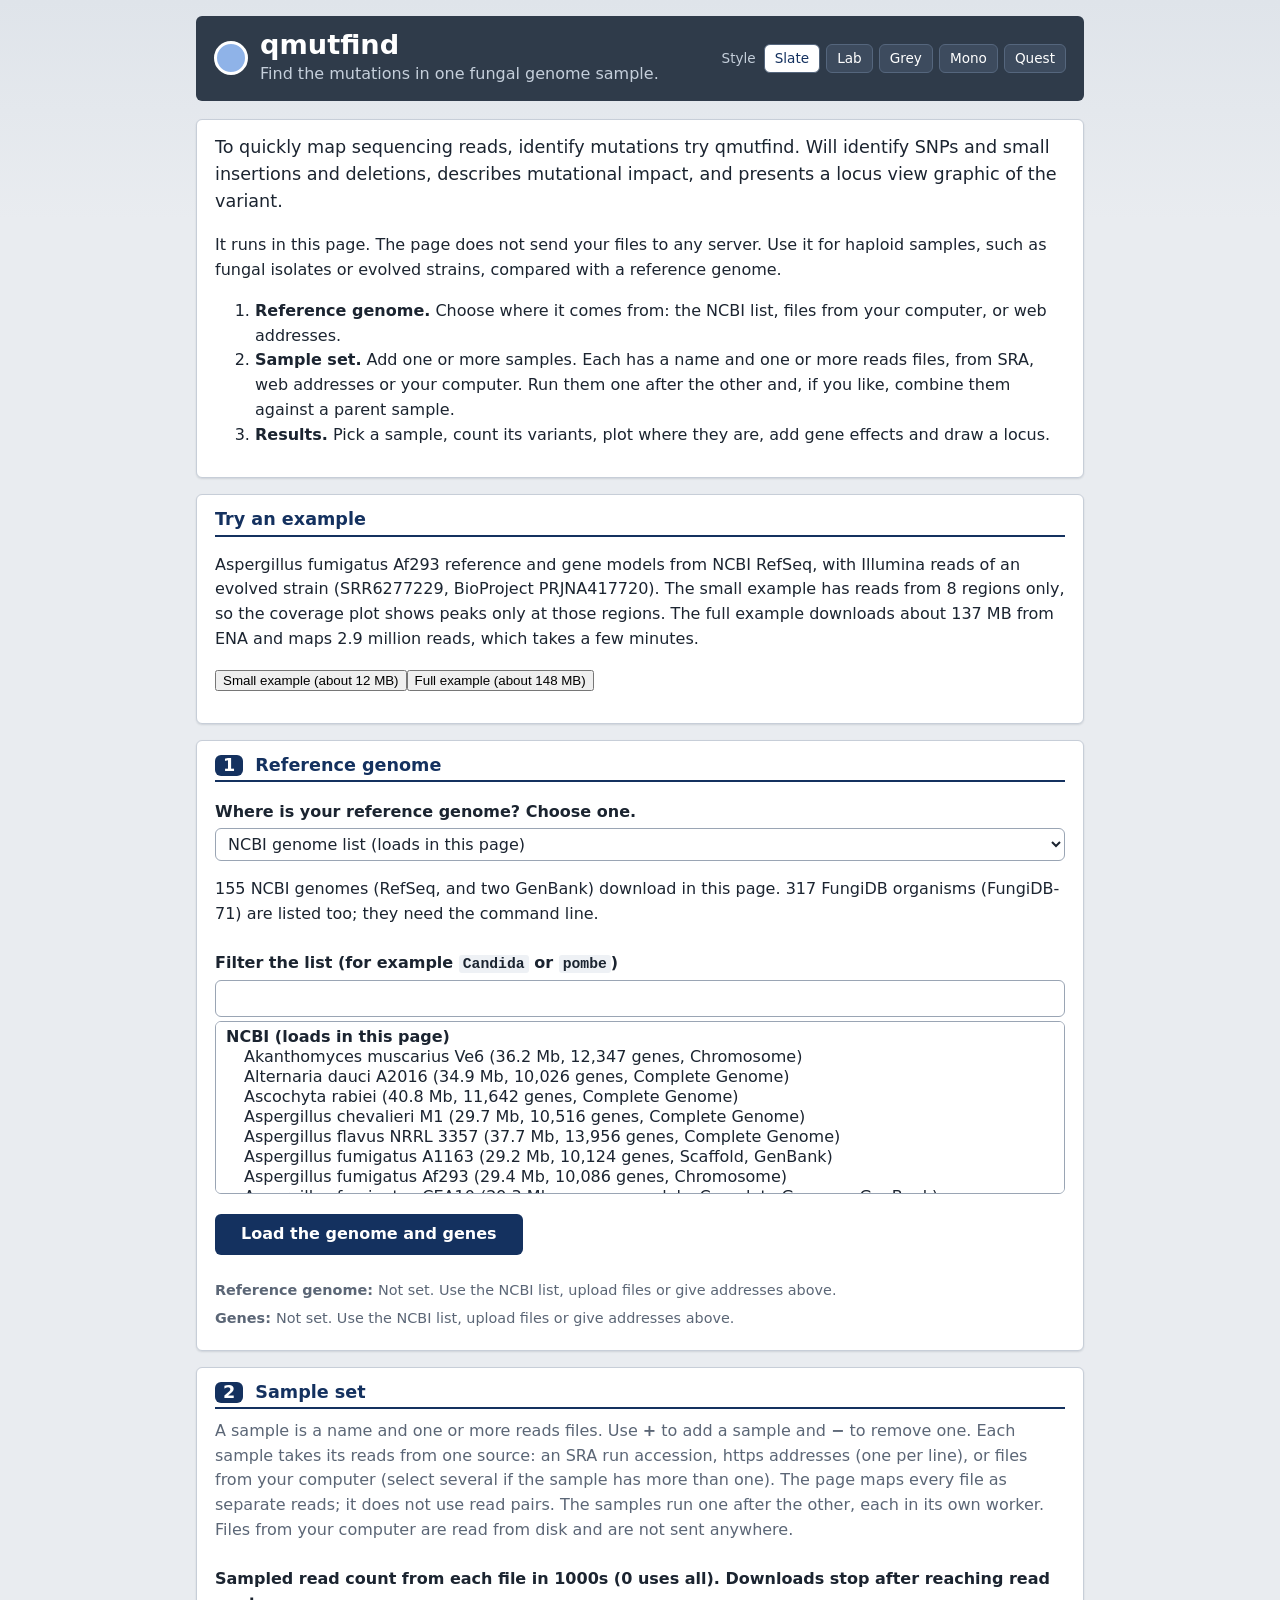
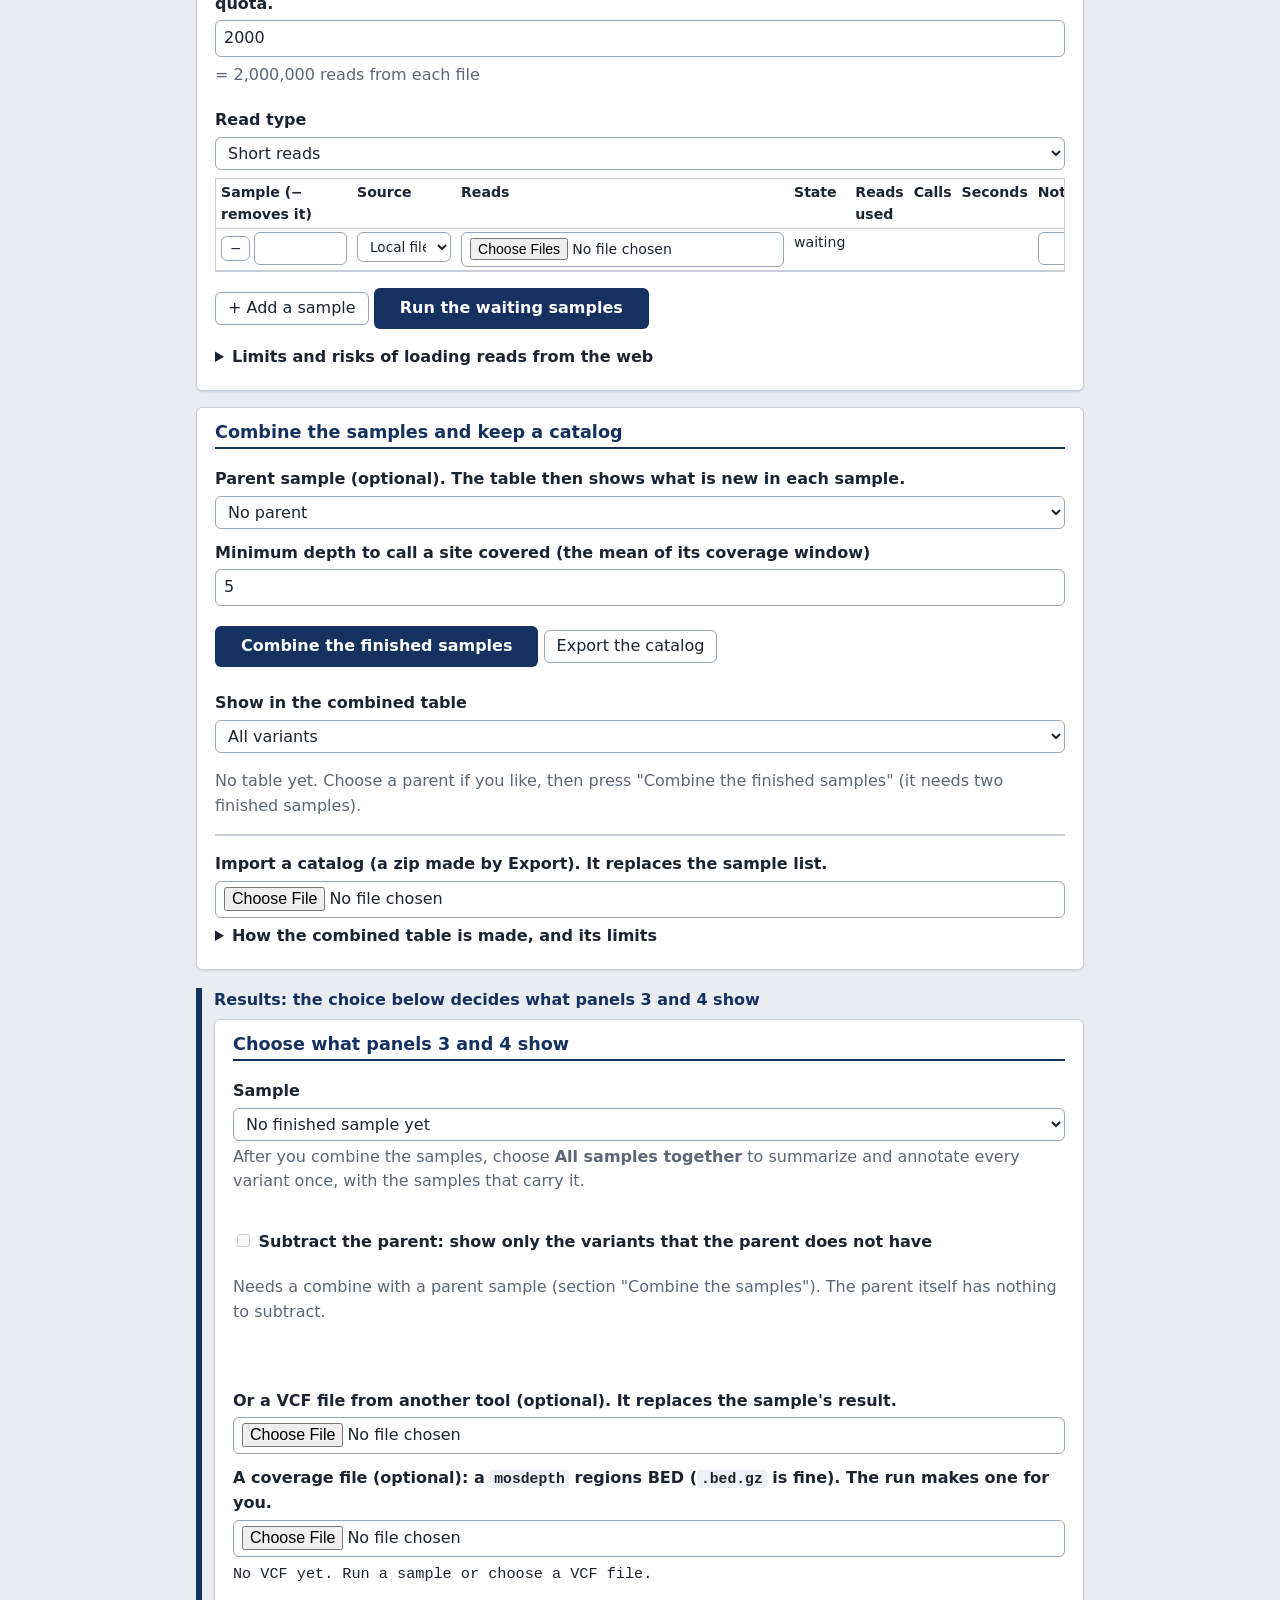
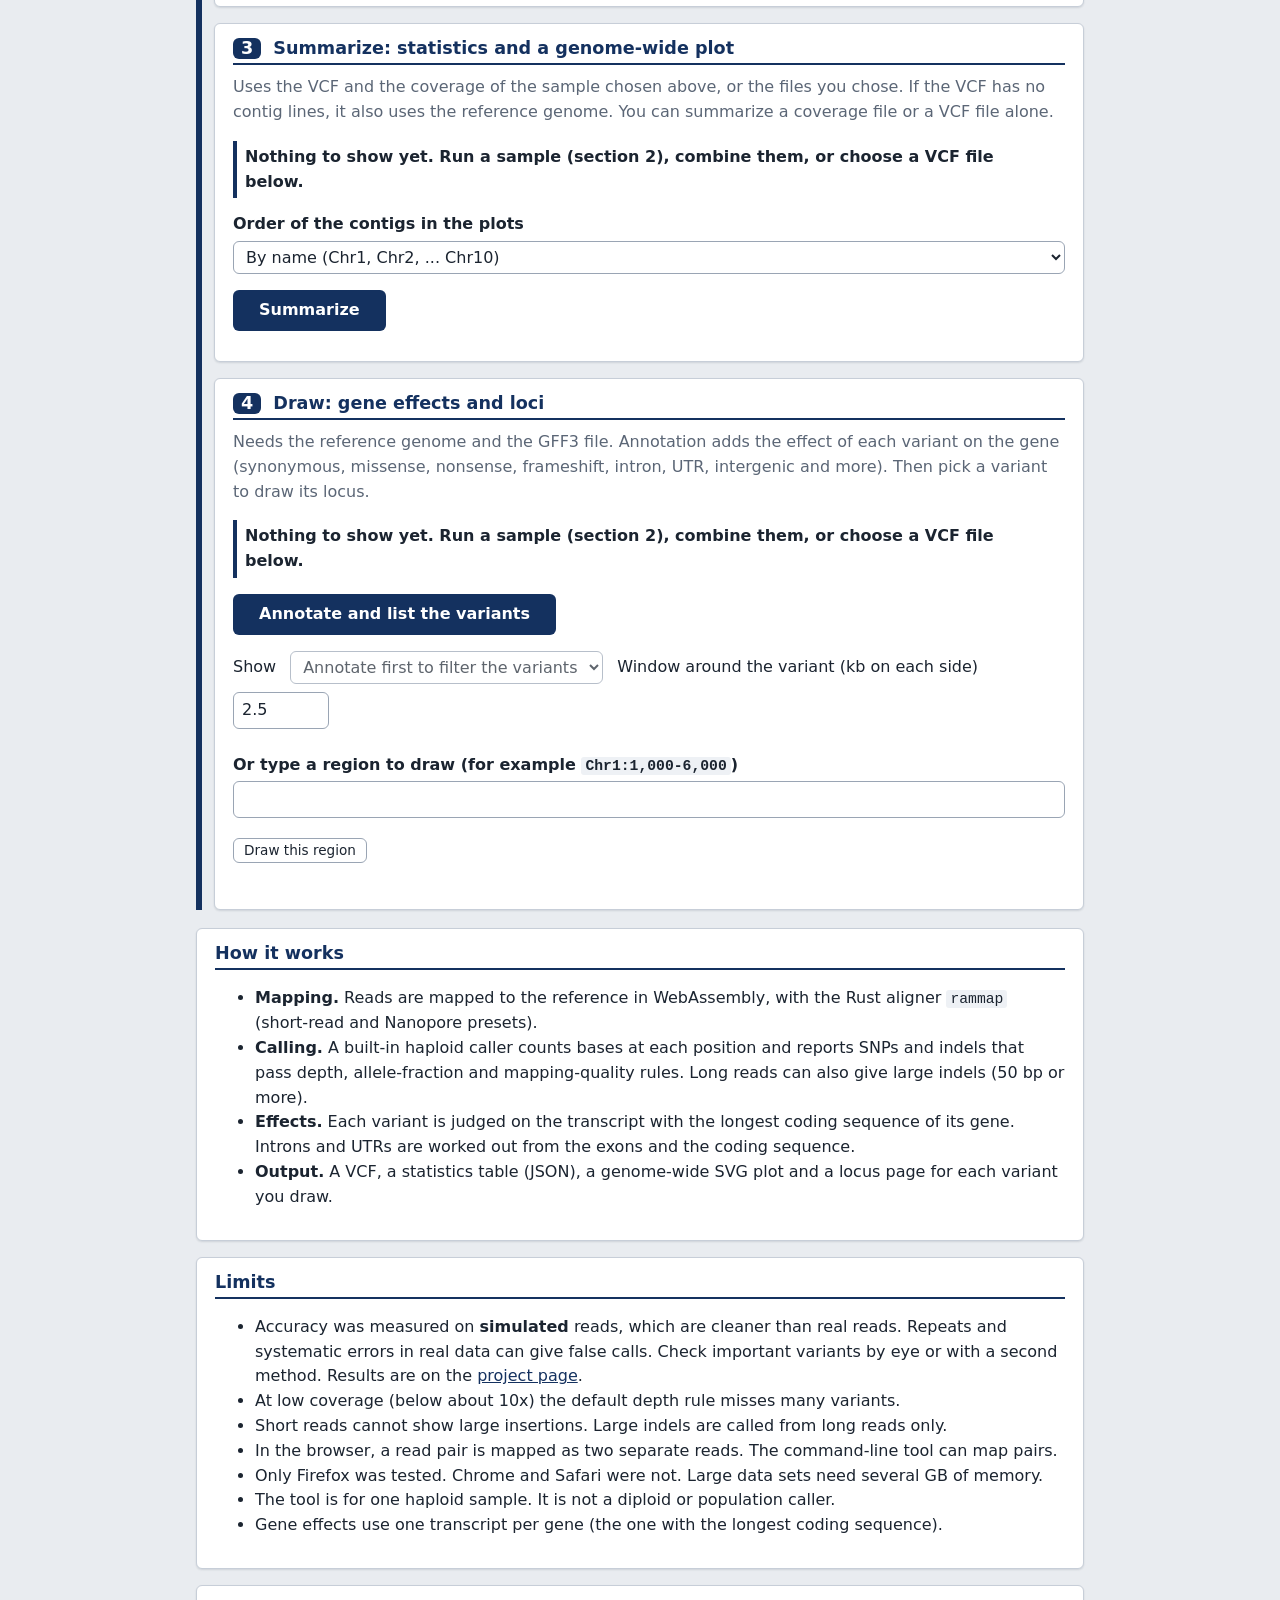
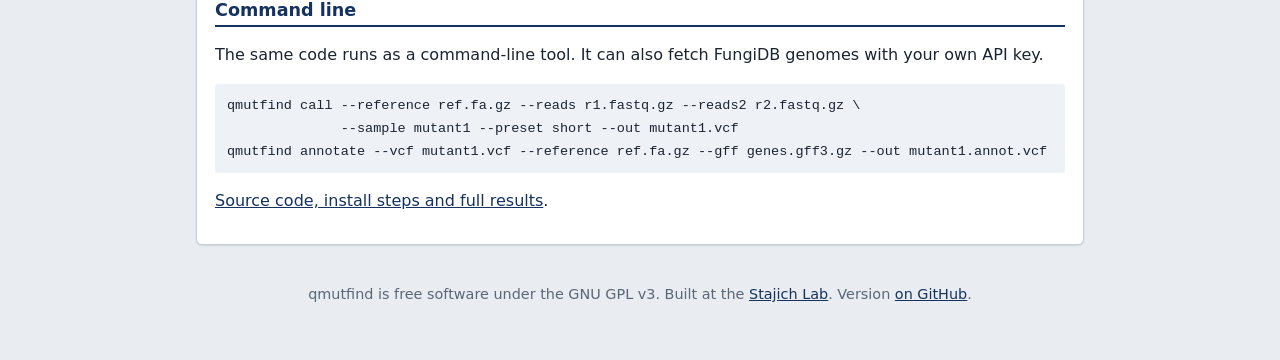
==== commit 5dd13876: "Subtract the parent in the summary, table and drawing; per-sample AF in Called in; sortable combined" ====
--- a/site/index.html
+++ b/site/index.html
@@ -188,6 +188,8 @@
     <label for="result-sample">Sample</label>
     <select id="result-sample"><option value="">No finished sample yet</option></select>
     <p class="hint">After you combine the samples, choose <b>All samples together</b> to summarize and annotate every variant once, with the samples that carry it.</p>
+    <p class="check"><label><input type="checkbox" id="subtract-parent" disabled> Subtract the parent: show only the variants that the parent does not have</label></p>
+    <p class="hint" id="subtract-note">Needs a combine with a parent sample (section "Combine the samples"). The parent itself has nothing to subtract.</p>
     <p class="downloads"><a id="download-vcf" hidden>Download the VCF</a> <a id="download-depth-bed" hidden>Download the coverage (BED)</a></p>
     <label for="vcf-file">Or a VCF file from another tool (optional). It replaces the sample's result.</label>
     <input id="vcf-file" type="file">
--- a/site/style.css
+++ b/site/style.css
@@ -249,10 +249,10 @@
   #strain-table td.strain-reads:empty, #strain-table td.strain-calls:empty, #strain-table td.strain-seconds:empty { display: none; }
 }
 
-#variant-table th button.sort { font: inherit; font-weight: 600; background: none; border: 0; padding: 0; color: inherit; cursor: pointer; text-align: left; }
-#variant-table th button.sort:hover, #variant-table th button.sort:focus-visible { text-decoration: underline; }
-#variant-table th[aria-sort="ascending"] button.sort::after { content: " \25B2"; font-size: .7em; }
-#variant-table th[aria-sort="descending"] button.sort::after { content: " \25BC"; font-size: .7em; }
+#variant-table th button.sort, #combined-table th button.sort { font: inherit; font-weight: 600; background: none; border: 0; padding: 0; color: inherit; cursor: pointer; text-align: left; }
+#variant-table th button.sort:hover, #variant-table th button.sort:focus-visible, #combined-table th button.sort:hover, #combined-table th button.sort:focus-visible { text-decoration: underline; }
+#variant-table th[aria-sort="ascending"] button.sort::after, #combined-table th[aria-sort="ascending"] button.sort::after { content: " \25B2"; font-size: .7em; }
+#variant-table th[aria-sort="descending"] button.sort::after, #combined-table th[aria-sort="descending"] button.sort::after { content: " \25BC"; font-size: .7em; }
 
 /* The chooser and panels 3 and 4 form one group: a coloured bar on the left, and a "Showing" line in each panel. */
 .results-group { border-left: 6px solid var(--accent); padding-left: 12px; margin: 18px 0; }
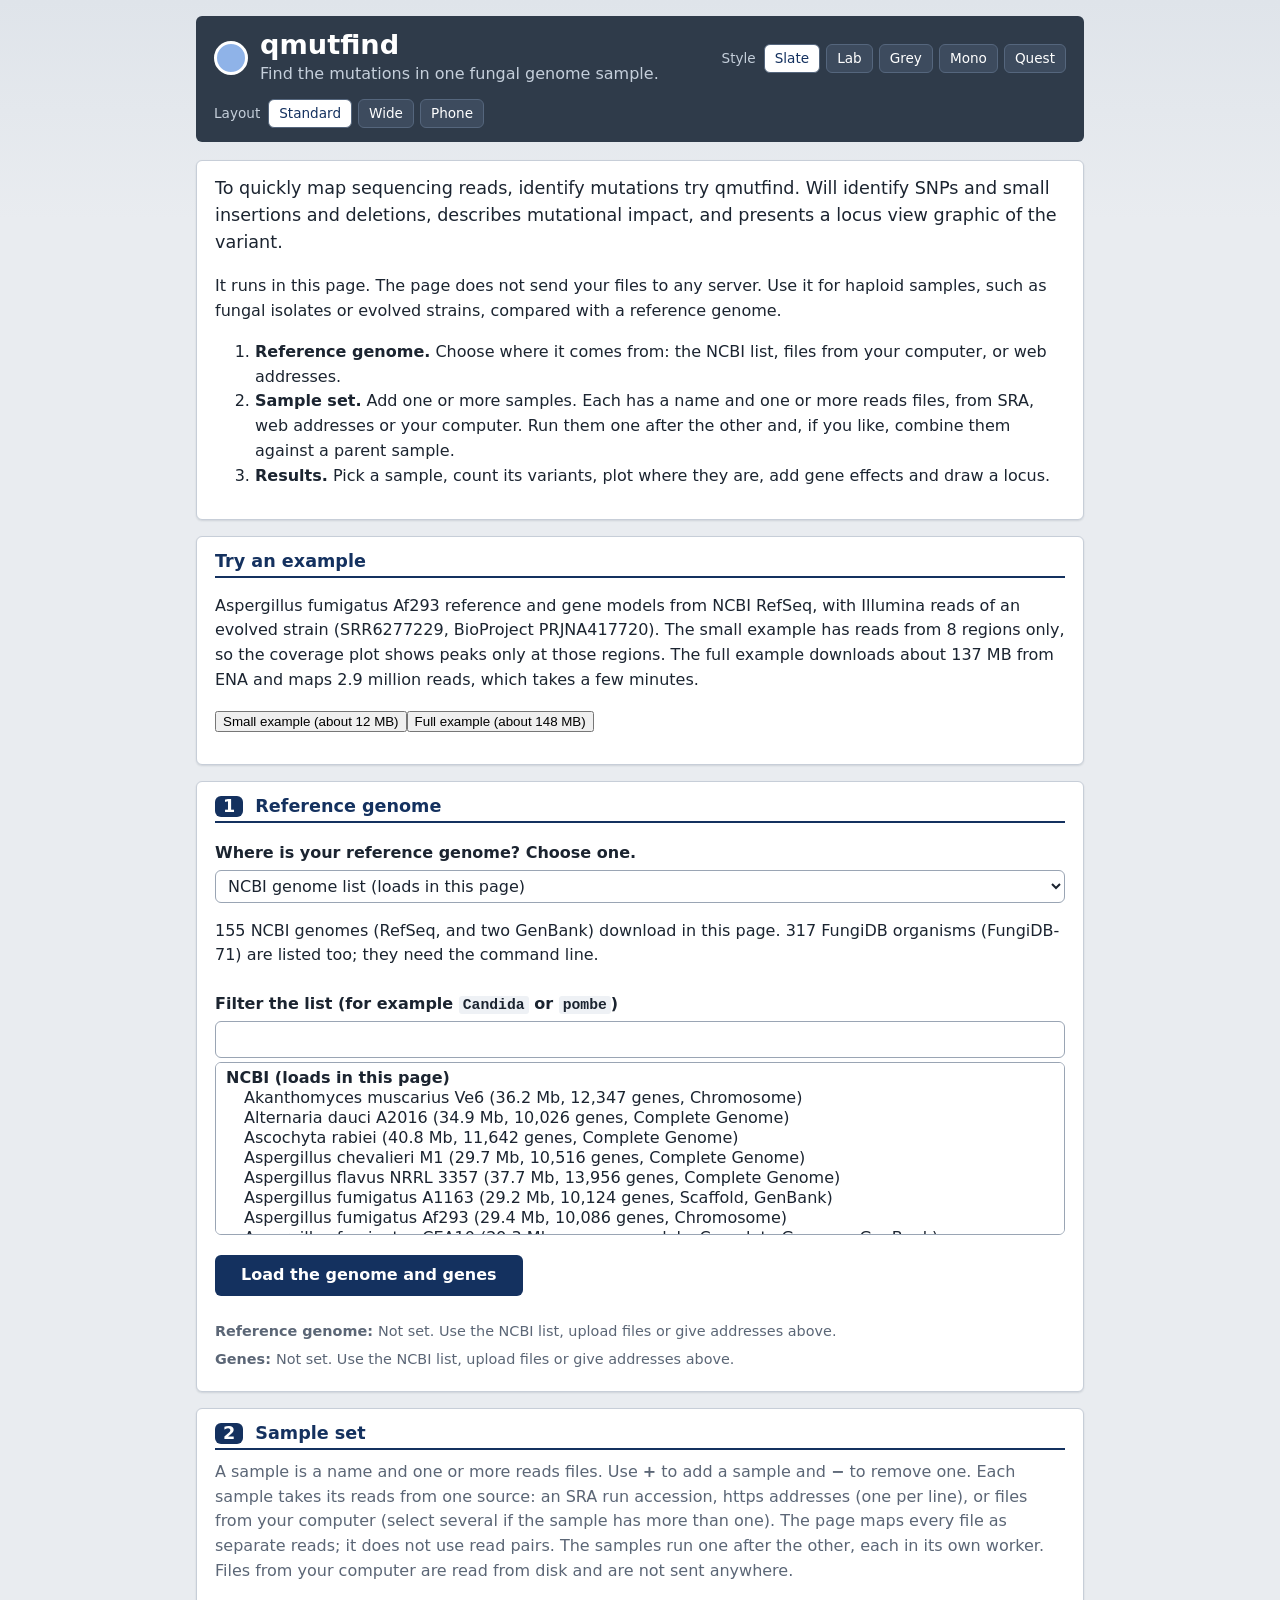
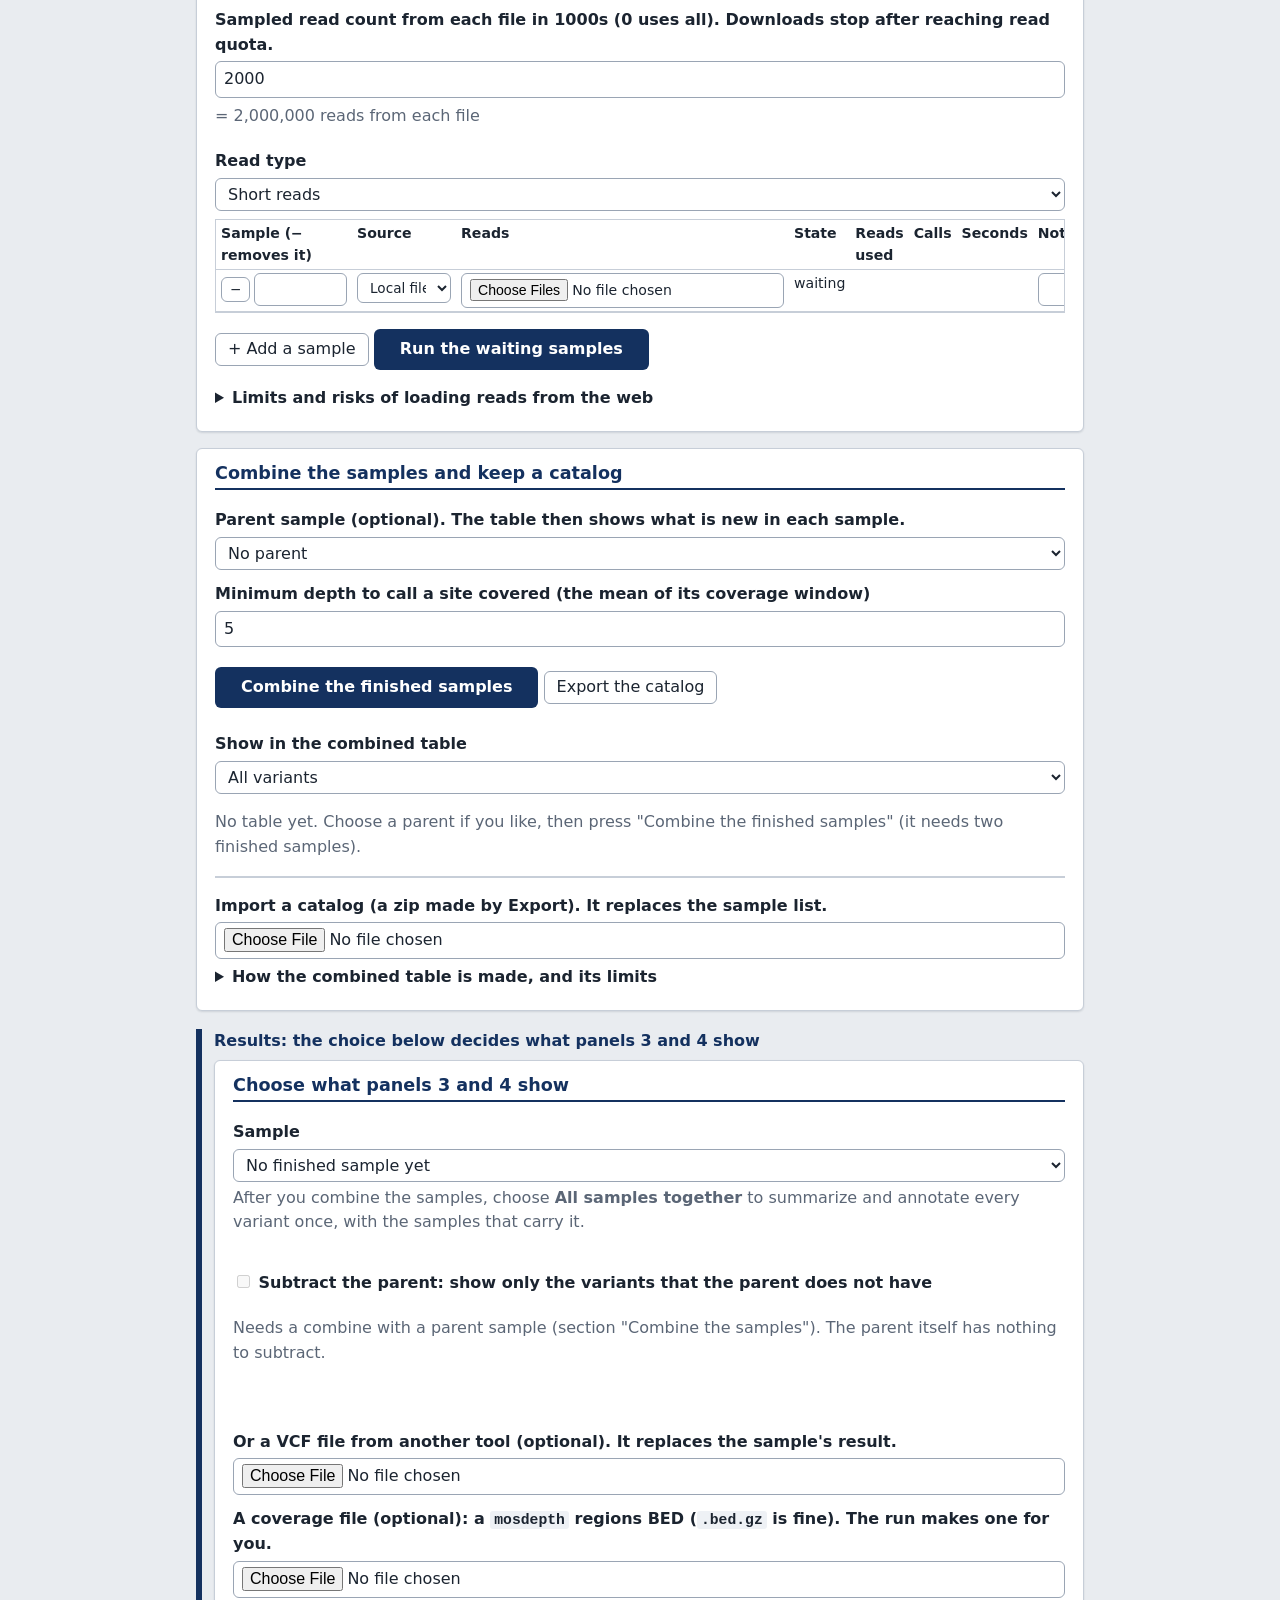
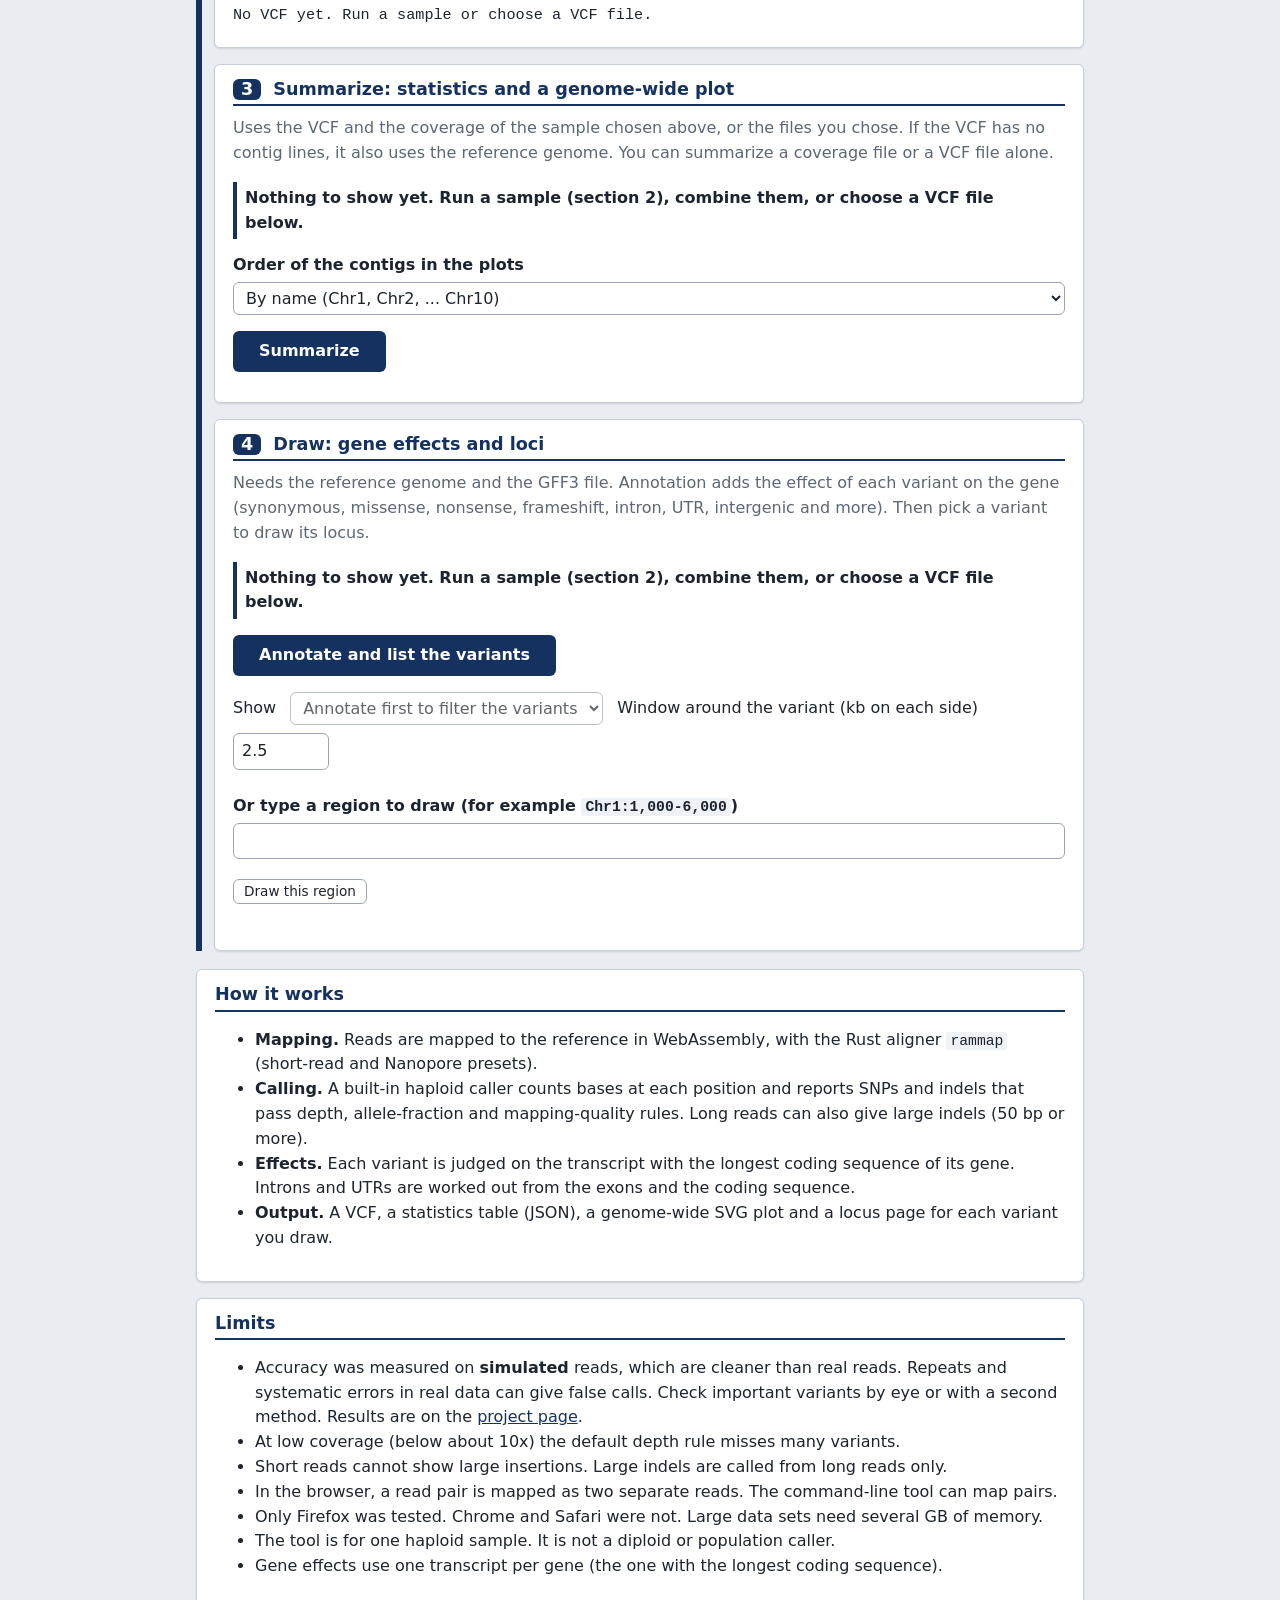
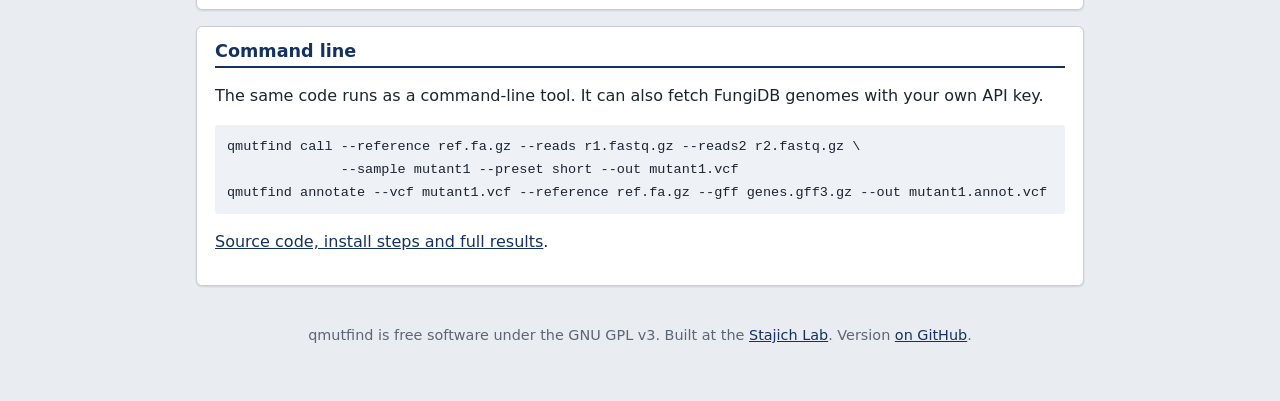
==== commit 214b9b8f: "Layouts (Standard, Wide, Phone; automatic on a narrow window) and sharing tags, columns, filter and " ====
--- a/site/index.html
+++ b/site/index.html
@@ -14,6 +14,16 @@
   if (themes.indexOf(fromAddress) >= 0) chosen = fromAddress;
   document.documentElement.setAttribute('data-theme', chosen);
 })();
+// Choose the layout before the page is drawn: the address (?layout=), then the saved choice, then automatic: the phone layout on
+// a narrow window and the standard layout otherwise. An automatic layout follows the window (theme.js); a chosen one does not.
+(function () {
+  var layouts = ['standard', 'wide', 'phone'], root = document.documentElement, chosen = null, saved = null;
+  try { saved = localStorage.getItem('qmutfind-layout'); } catch (e) {}
+  var fromAddress = new URLSearchParams(location.search).get('layout');
+  if (layouts.indexOf(fromAddress) >= 0) chosen = fromAddress; else if (layouts.indexOf(saved) >= 0) chosen = saved;
+  root.setAttribute('data-layout', chosen || (window.matchMedia('(max-width: 720px)').matches ? 'phone' : 'standard'));
+  root.setAttribute('data-layout-auto', chosen ? 'no' : 'yes');
+})();
 </script>
 <link rel="stylesheet" href="style.css?v=__BUILD__">
 </head>
@@ -35,6 +45,12 @@
     <button type="button" data-set-theme="grey">Grey</button>
     <button type="button" data-set-theme="mono">Mono</button>
     <button type="button" data-set-theme="quest">Quest</button>
+  </nav>
+  <nav class="themes layouts" aria-label="Page layout">
+    <span class="themes-label">Layout</span>
+    <button type="button" data-set-layout="standard">Standard</button>
+    <button type="button" data-set-layout="wide">Wide</button>
+    <button type="button" data-set-layout="phone">Phone</button>
   </nav>
 </header>
 
--- a/site/style.css
+++ b/site/style.css
@@ -239,14 +239,6 @@
 .name-line { display: flex; gap: 4px; align-items: center; }
 .name-line input { min-width: 0; flex: 1; }
 #strain-table td:nth-child(8) { min-width: 5.5rem; }
-@media (max-width: 720px) {
-  .table-wrap:has(#strain-table) { max-height: none; border: 0; }
-  #strain-table, #strain-table tbody, #strain-table tr, #strain-table td { display: block; width: 100%; box-sizing: border-box; }
-  #strain-table thead { display: none; }
-  #strain-table tr { border: 1px solid var(--line); border-radius: var(--radius); margin: 10px 0; padding: 6px 8px; }
-  #strain-table td { border: 0; padding: 3px 0; min-width: 0 !important; }
-  #strain-table td::before { content: attr(data-label); display: block; font-size: .78rem; font-weight: 600; opacity: .85; }
-  #strain-table td.strain-reads:empty, #strain-table td.strain-calls:empty, #strain-table td.strain-seconds:empty { display: none; }
 }
 
 #variant-table th button.sort, #combined-table th button.sort { font: inherit; font-weight: 600; background: none; border: 0; padding: 0; color: inherit; cursor: pointer; text-align: left; }
@@ -258,3 +250,30 @@
 .results-group { border-left: 6px solid var(--accent); padding-left: 12px; margin: 18px 0; }
 .group-title { margin: 0 0 6px; font-weight: 700; color: var(--accent); }
 .showing { margin: 6px 0; padding: 4px 8px; border-left: 4px solid var(--accent); background: var(--field-bg); font-weight: 600; }
+
+/* Layouts. html[data-layout] is standard, wide or phone (index.html and theme.js). */
+html[data-layout="wide"] .frame { max-width: none; padding-left: 3vw; padding-right: 3vw; }
+html[data-layout="wide"] .table-wrap, html[data-layout="wide"] #variant-table-wrap { max-height: 75vh; }
+
+/* The phone skin: one column, bigger text and controls, and every sample is a card. */
+html[data-layout="phone"] .frame { max-width: none; padding: 10px; }
+html[data-layout="phone"] body { font-size: 16px; }
+html[data-layout="phone"] .top { flex-direction: column; align-items: flex-start; }
+html[data-layout="phone"] button:not(.sort), html[data-layout="phone"] select, html[data-layout="phone"] input[type="text"],
+html[data-layout="phone"] input[type="number"], html[data-layout="phone"] input[type="search"], html[data-layout="phone"] input[type="url"],
+html[data-layout="phone"] textarea { min-height: 40px; font-size: 16px; }
+html[data-layout="phone"] button.primary { width: 100%; padding: 12px 16px; }
+html[data-layout="phone"] .results-group { padding-left: 8px; }
+html[data-layout="phone"] .table-wrap:has(#strain-table) { max-height: none; border: 0; }
+html[data-layout="phone"] #strain-table, html[data-layout="phone"] #strain-table tbody, html[data-layout="phone"] #strain-table tr,
+html[data-layout="phone"] #strain-table td { display: block; width: 100%; box-sizing: border-box; }
+html[data-layout="phone"] #strain-table thead { display: none; }
+html[data-layout="phone"] #strain-table tr { border: 1px solid var(--line); border-radius: var(--radius); margin: 10px 0; padding: 6px 8px; }
+html[data-layout="phone"] #strain-table td { border: 0; padding: 3px 0; min-width: 0 !important; }
+html[data-layout="phone"] #strain-table td::before { content: attr(data-label); display: block; font-size: .78rem; font-weight: 600; opacity: .85; }
+html[data-layout="phone"] #strain-table td.strain-reads:empty, html[data-layout="phone"] #strain-table td.strain-calls:empty,
+html[data-layout="phone"] #strain-table td.strain-seconds:empty { display: none; }
+html[data-layout="phone"] .form select, html[data-layout="phone"] .form input, html[data-layout="phone"] .form textarea,
+html[data-layout="phone"] select#genome-menu { width: 100%; max-width: 100%; box-sizing: border-box; }
+html[data-layout="phone"] label { display: block; overflow-wrap: anywhere; }
+html[data-layout="phone"] select { text-overflow: ellipsis; }
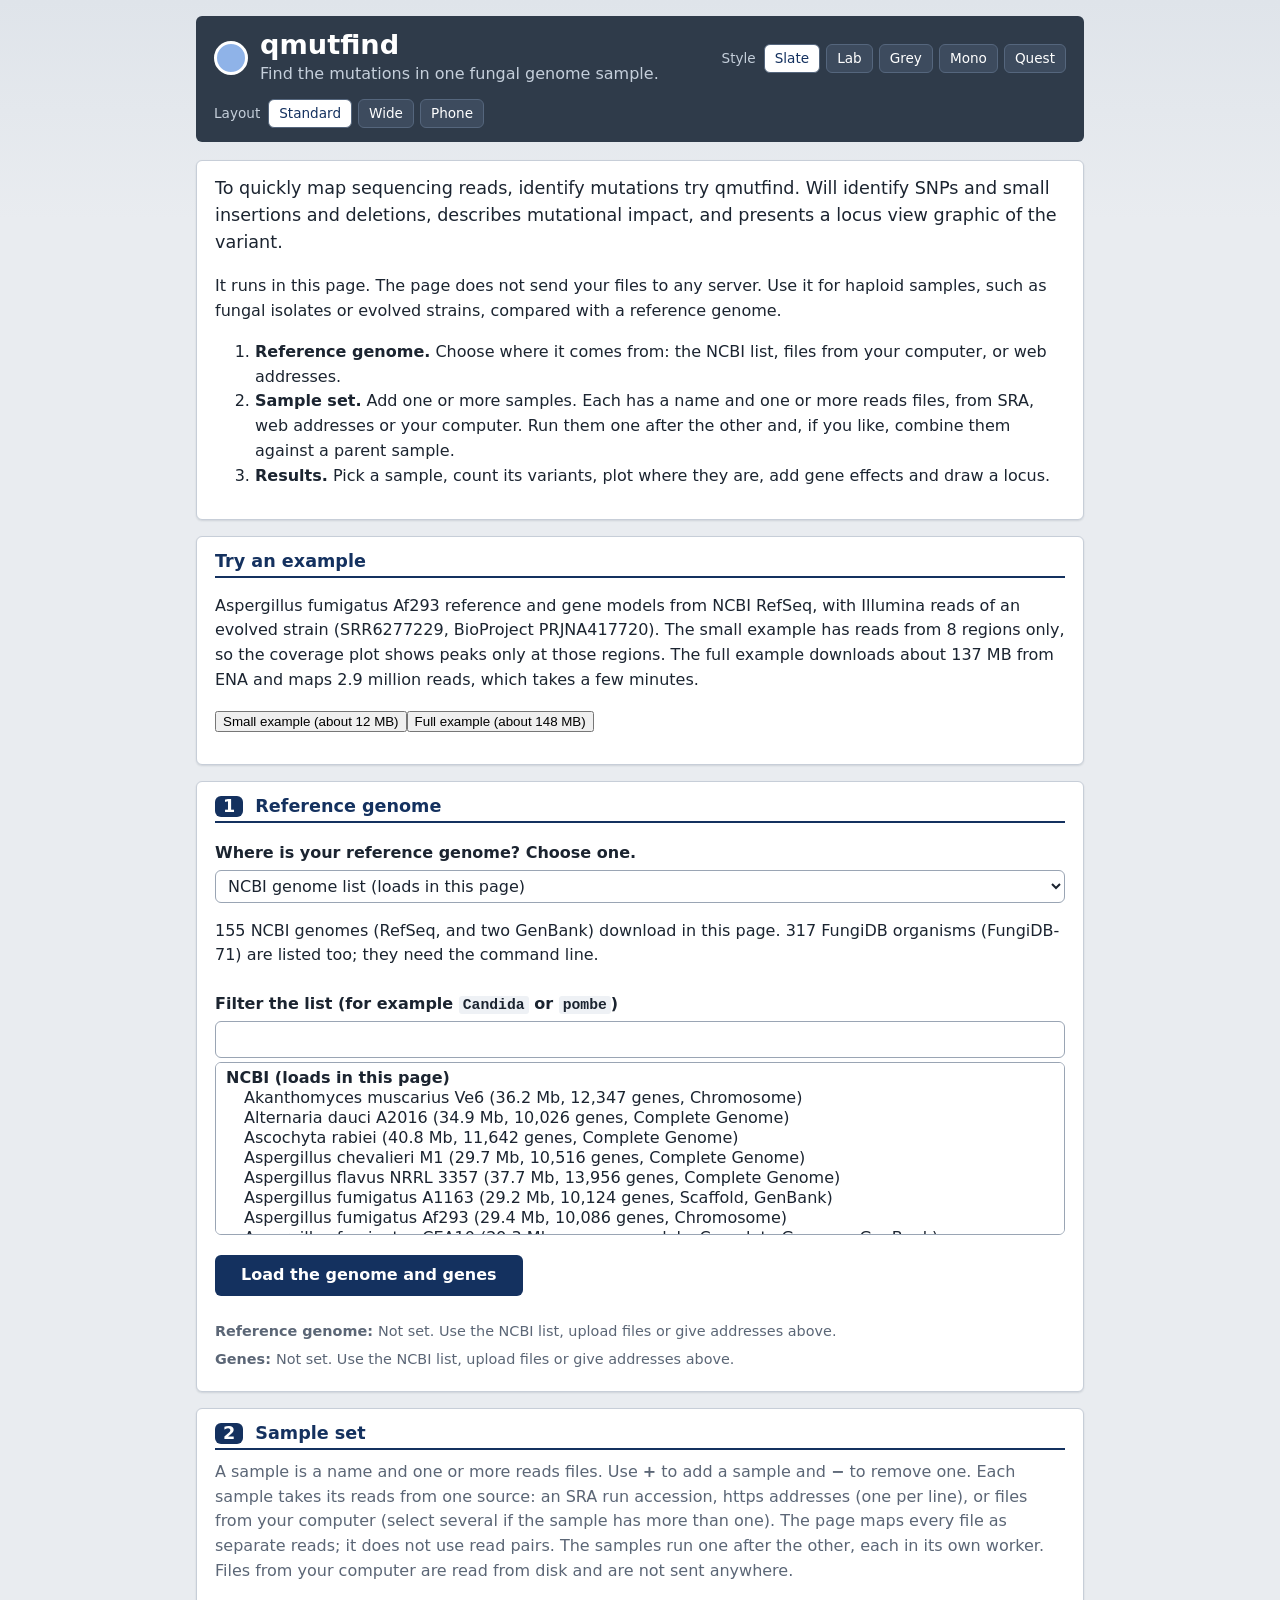
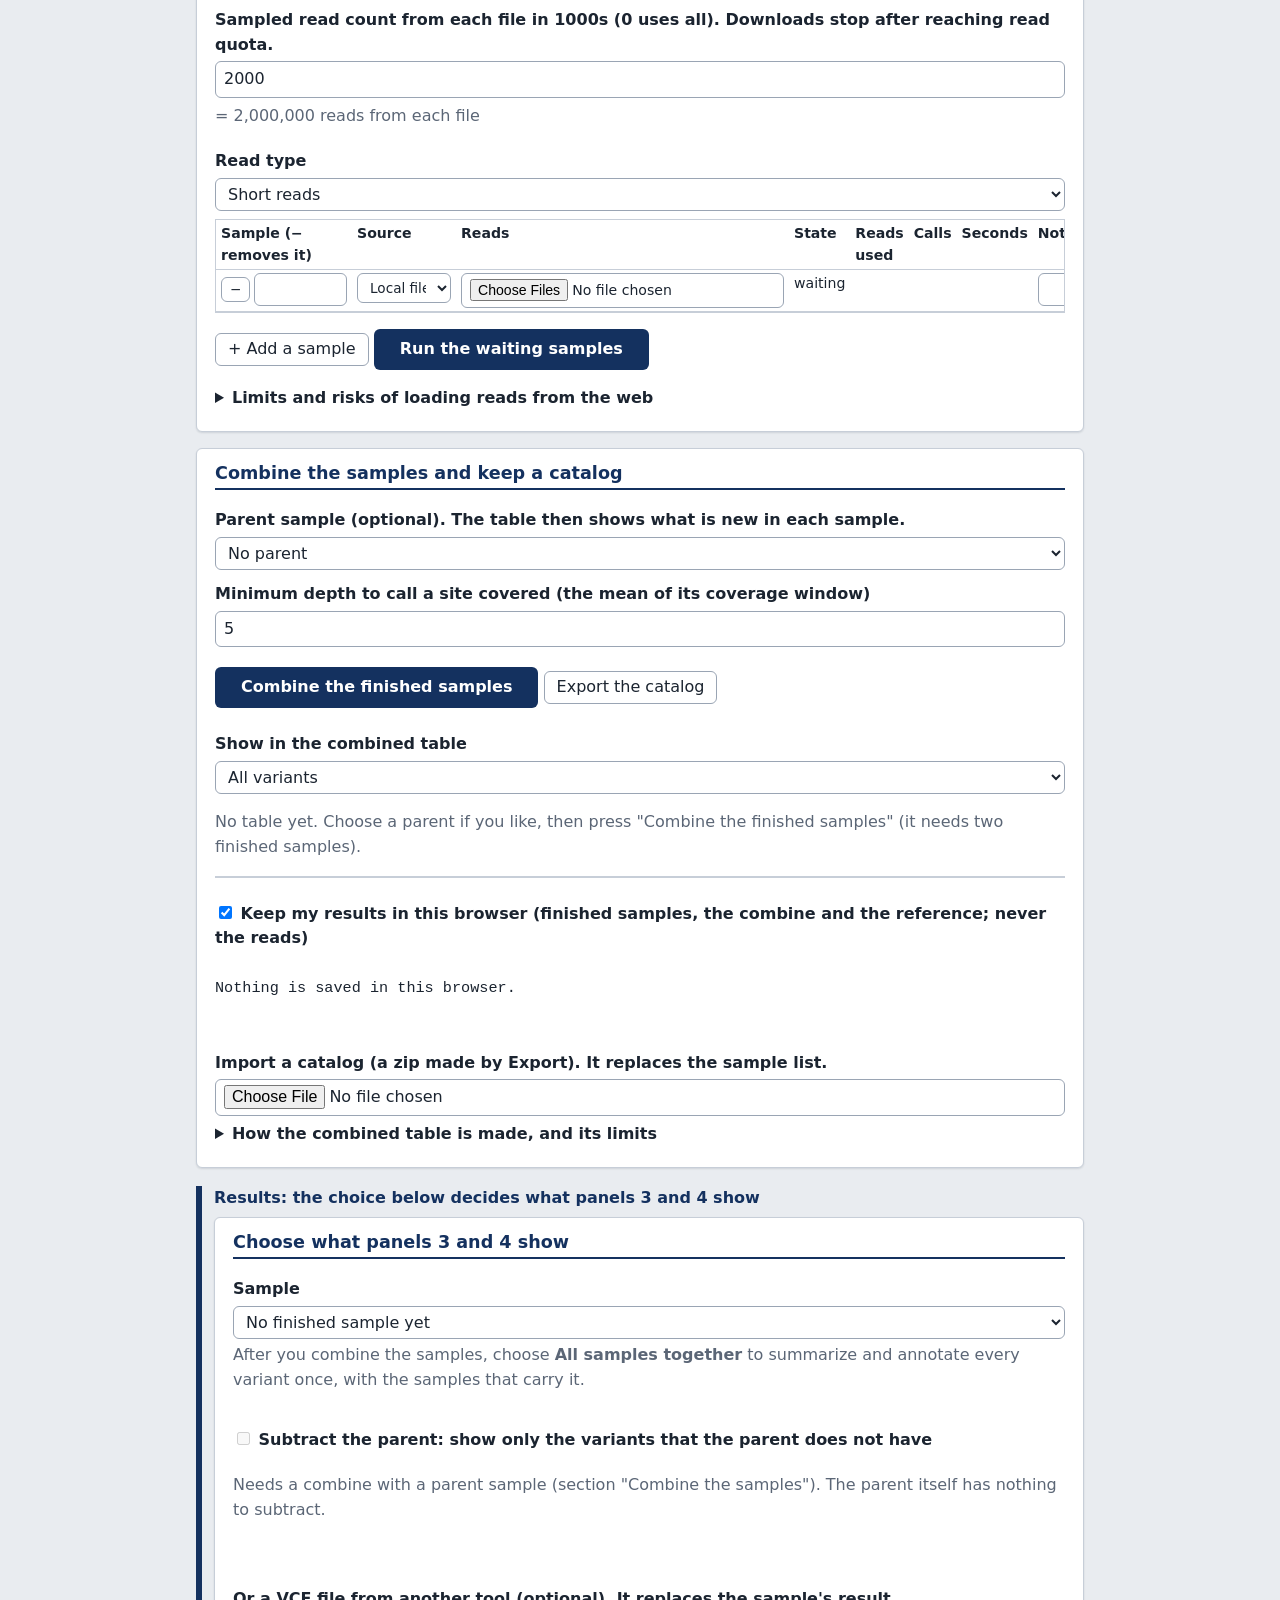
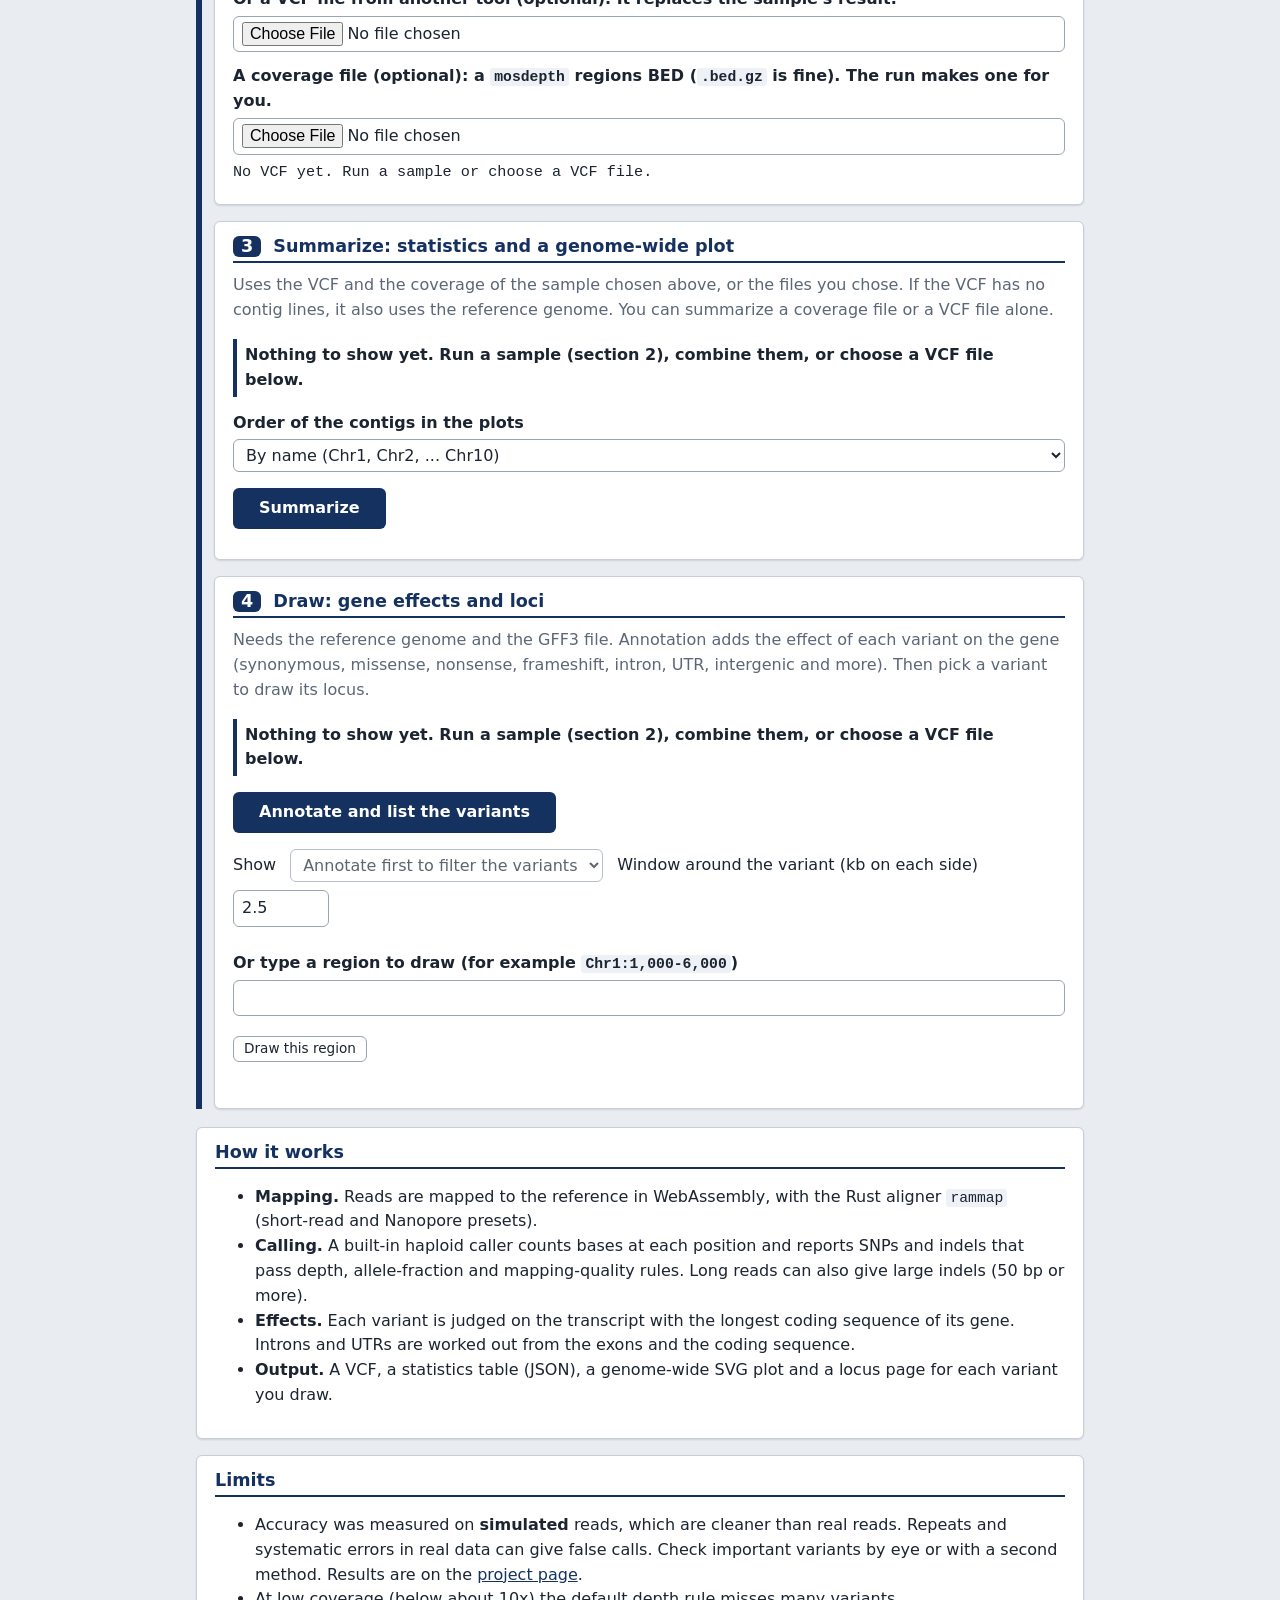
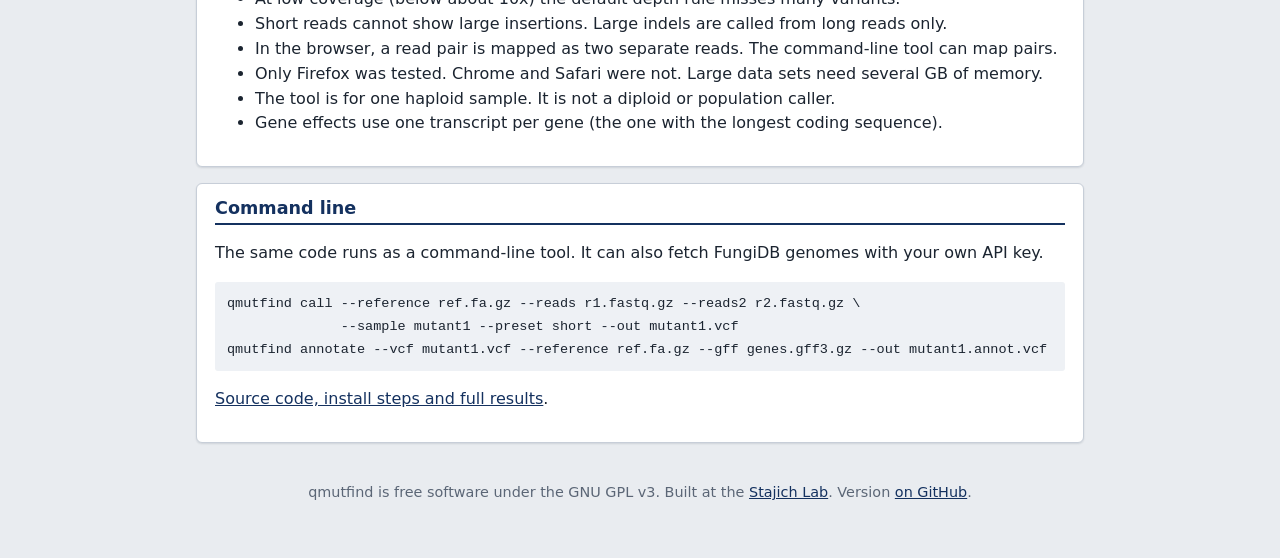
==== commit b0d139ed: "Saved results in the browser (IndexedDB); gzip CRC check, FastqChunker cap, read limit in a worker, " ====
--- a/site/index.html
+++ b/site/index.html
@@ -175,6 +175,13 @@
   <p id="combined-title" class="hint"></p>
   <p id="combined-empty" class="hint">No table yet. Choose a parent if you like, then press "Combine the finished samples" (it needs two finished samples).</p>
   <div class="table-wrap"><table id="combined-table" class="grid"><thead></thead><tbody></tbody></table></div>
+  <div class="form" id="saved-panel">
+    <p class="check"><label><input type="checkbox" id="keep-results" checked> Keep my results in this browser (finished samples, the combine and the reference; never the reads)</label></p>
+    <div id="saved-status" class="readout" role="status"></div>
+    <p><button id="saved-restore" type="button" hidden>Restore the saved results (replaces the sample list)</button>
+    <button id="saved-save-now" type="button" hidden>Save now (replaces the saved results)</button>
+    <button id="saved-delete" type="button" hidden>Delete the saved results</button></p>
+  </div>
   <div class="form">
     <label for="catalog-file">Import a catalog (a zip made by Export). It replaces the sample list.</label>
     <input id="catalog-file" type="file" accept=".zip,application/zip">
@@ -190,7 +197,10 @@
       when the sample has some. <code>lost</code> is a lead, not proof: it rests on a 1 kb window mean, not on the depth at the site.</li>
       <li>All samples must use the same settings. The window size is 1 kb. The thresholds for "covered" and "weak" were not tuned.</li>
       <li>An imported sample has no reads files, so it cannot run again.</li>
-      <li>The catalog is a record of this page's results. It is not saved in the browser; export it to keep it.</li>
+      <li>The catalog is a record of this page's results. With "Keep my results in this browser" on, the finished samples, the combine and the reference
+      are also saved in this browser (IndexedDB) after each sample and each combine, and can be restored on the next visit. That copy is private to this
+      browser and this site: it is not shared, and the browser may delete it when space is short or when you clear site data, so export the catalog too.
+      Saved results that were not restored are not overwritten by new results.</li>
     </ul>
   </details>
 </section>
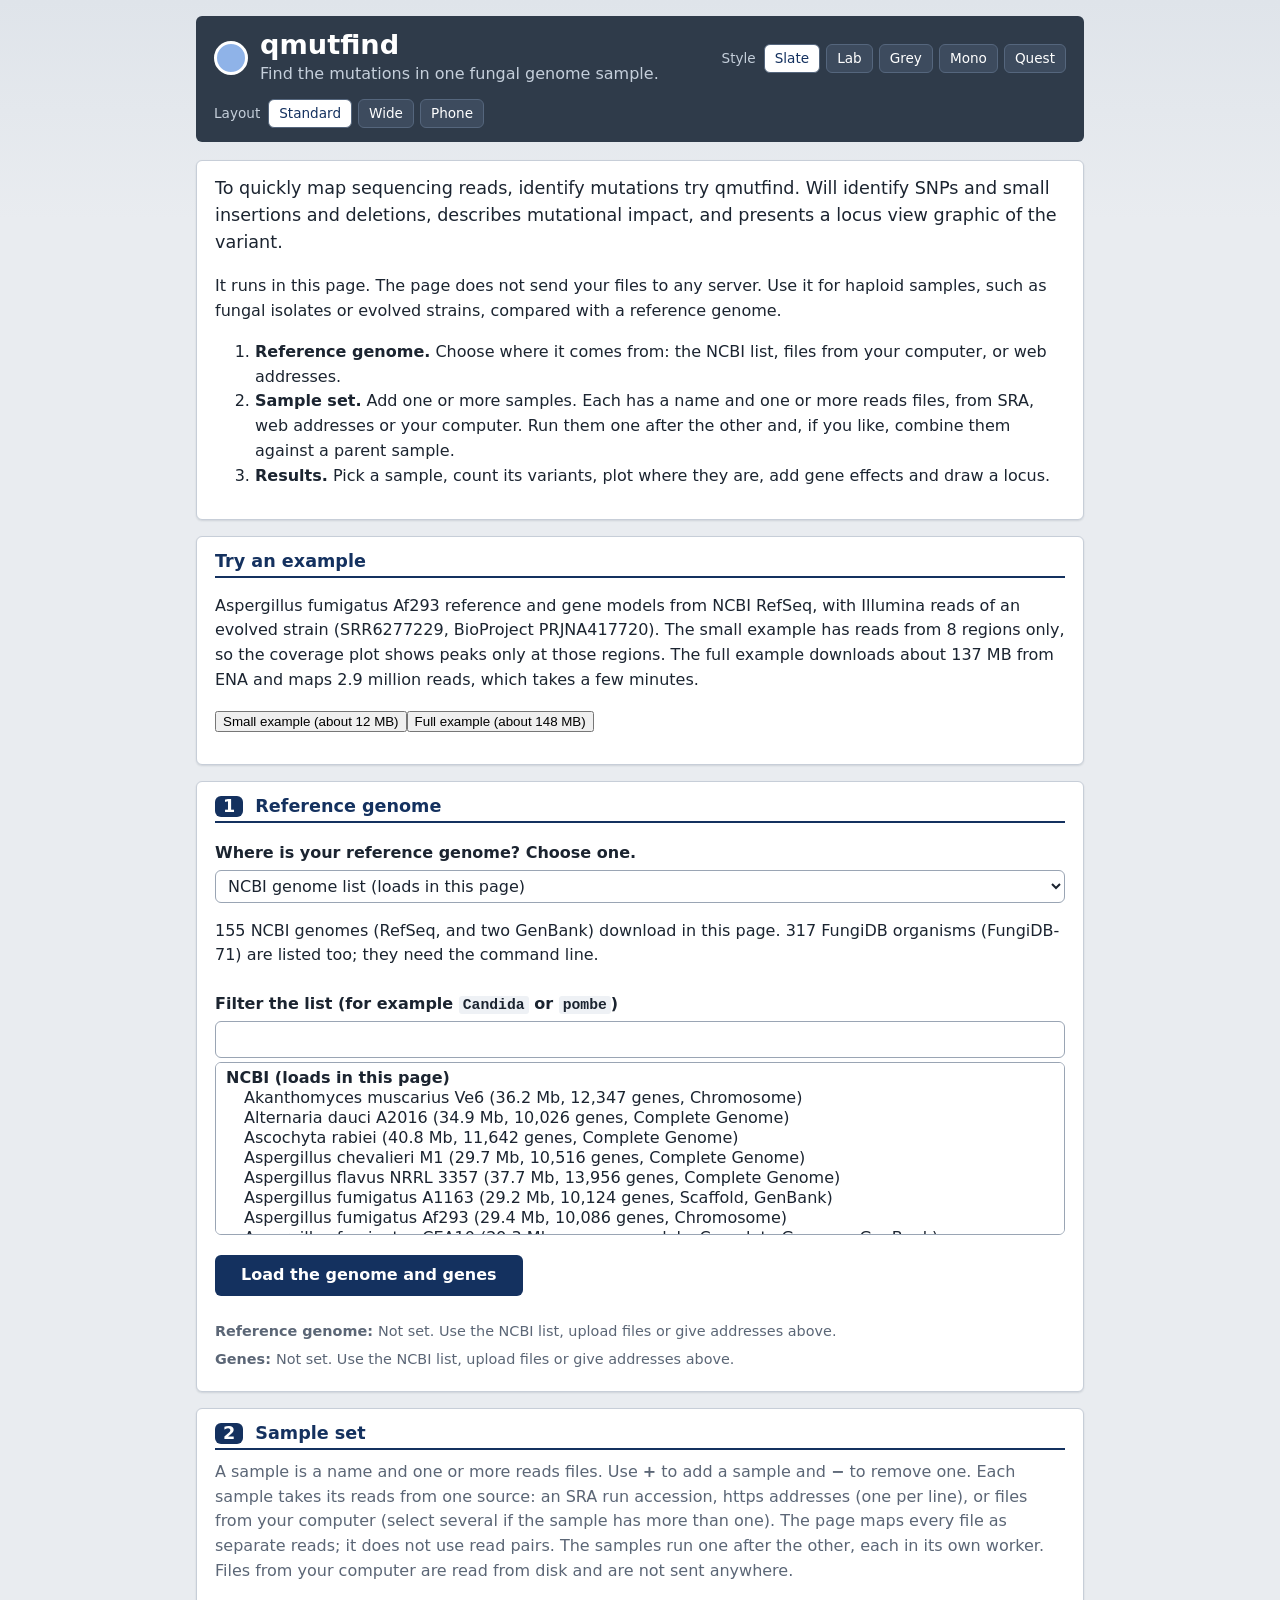
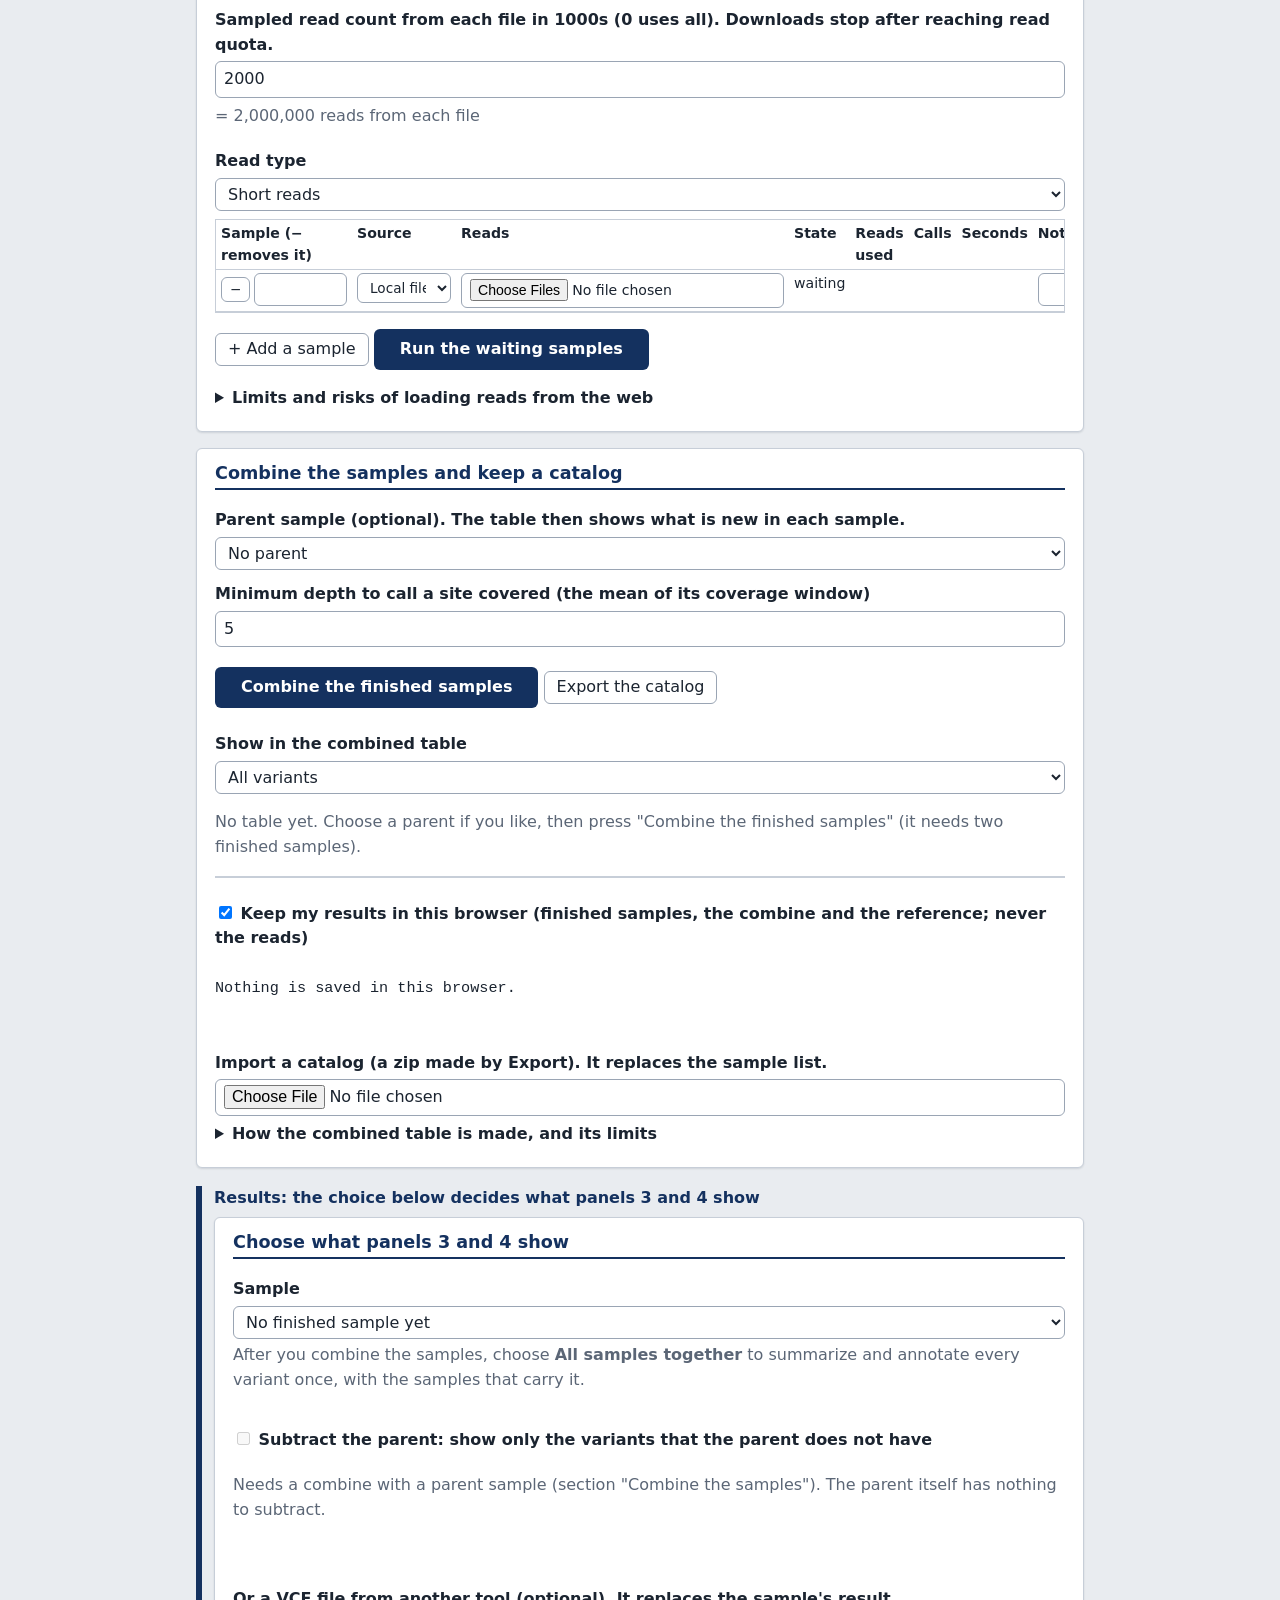
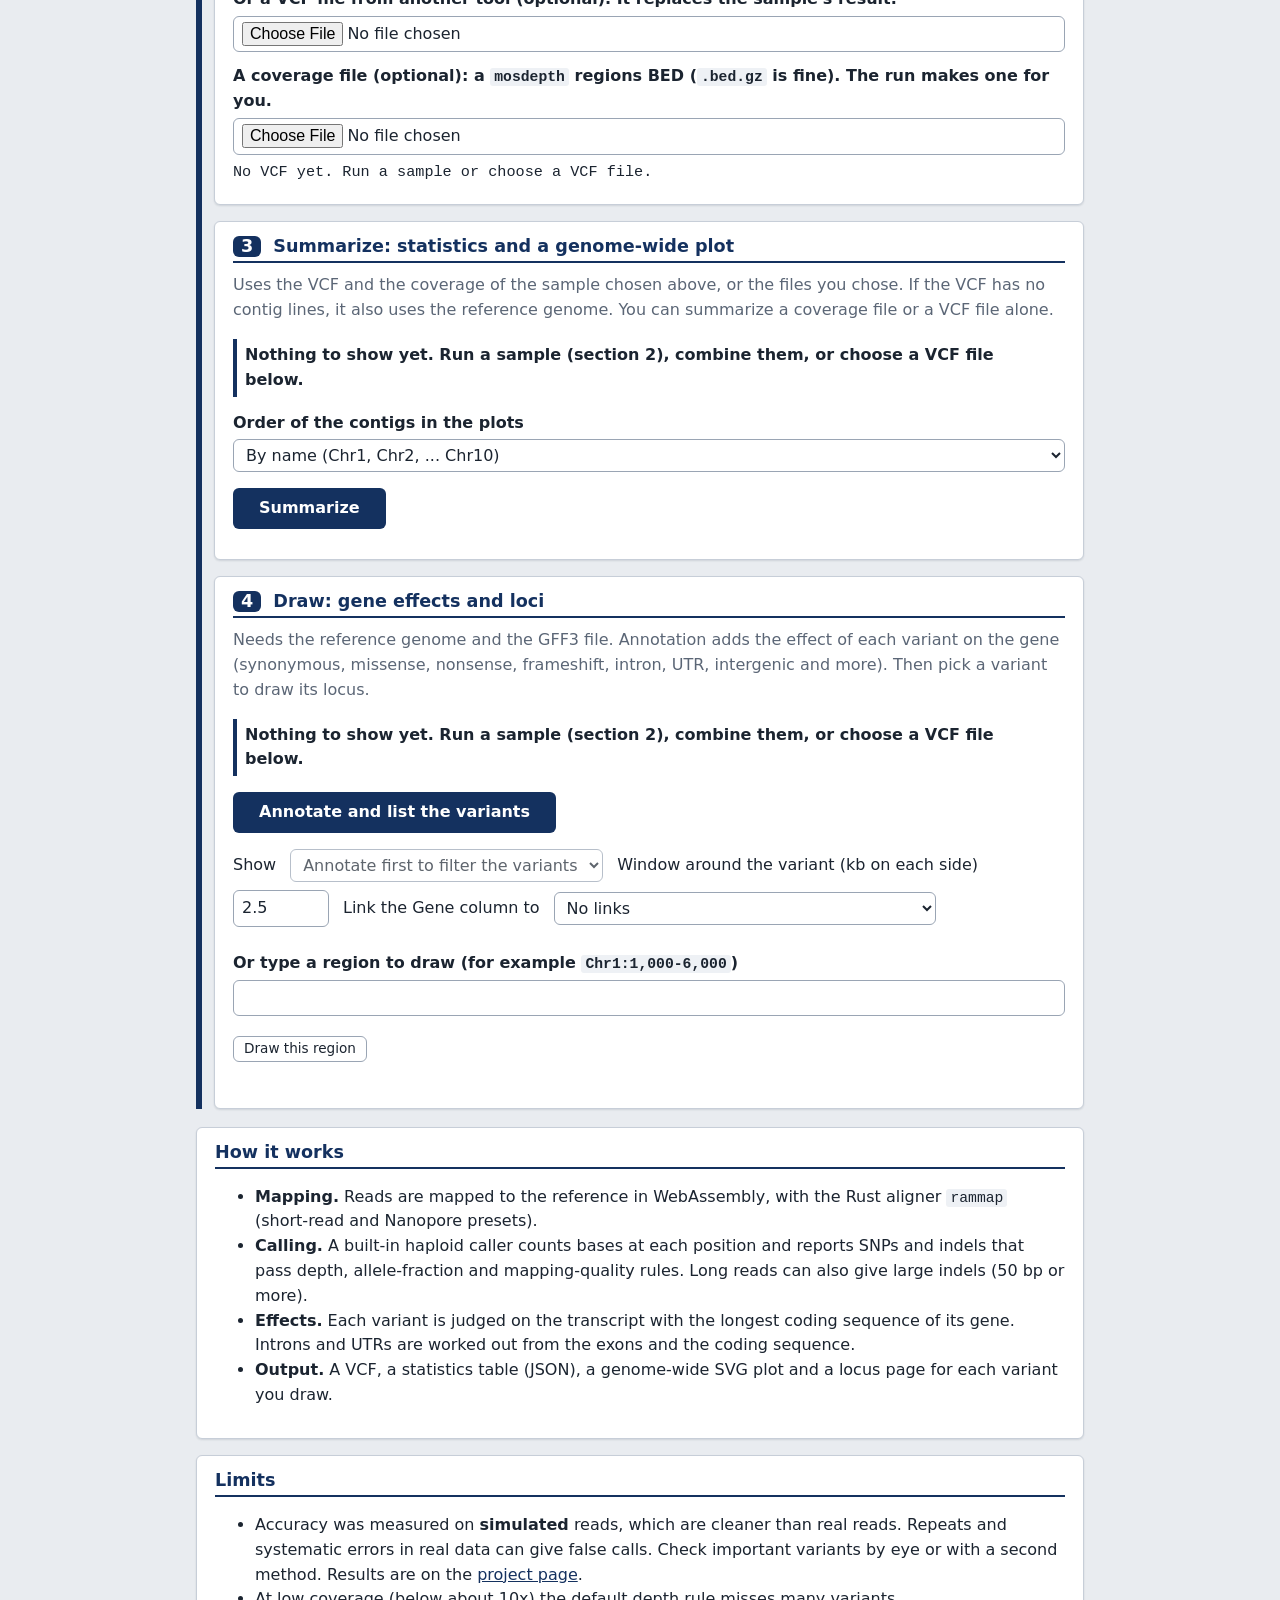
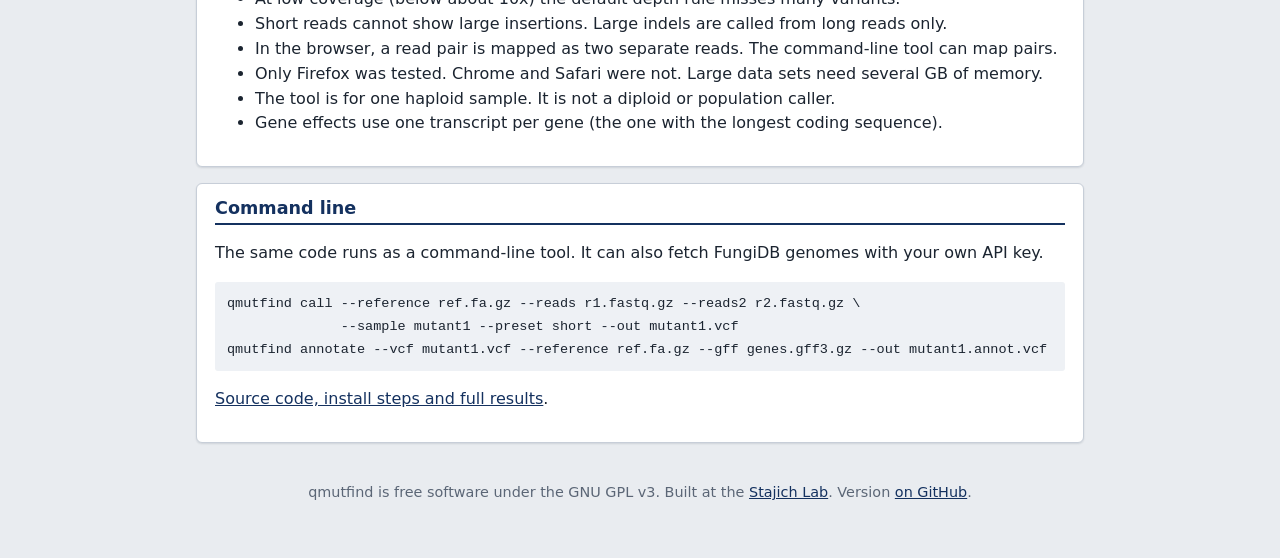
==== commit 31e4dfcc: "Link the Gene column to FungiDB or to the NCBI nucleotide record (accession from the GFF3; NUCCORE t" ====
--- a/site/index.html
+++ b/site/index.html
@@ -263,7 +263,14 @@
     </span>
     <label for="window-kb">Window around the variant (kb on each side)</label>
     <input id="window-kb" type="number" min="0.1" step="0.5" value="2.5">
-  </div>
+    <label for="gene-links">Link the Gene column to</label>
+    <select id="gene-links">
+      <option value="none">No links</option>
+      <option value="fungidb">FungiDB gene page</option>
+      <option value="ncbi">NCBI nucleotide (accession from the GFF3)</option>
+    </select>
+  </div>
+  <p class="hint" id="gene-links-note"></p>
   <p class="hint" id="af-note"></p>
   <div id="variant-table-wrap"><table id="variant-table" hidden></table></div>
   <div class="form">
--- a/site/style.css
+++ b/site/style.css
@@ -174,6 +174,7 @@
 #variant-table th { position: sticky; top: 0; background: var(--panel); }
 #variant-controls { display: flex; flex-wrap: wrap; gap: 8px 14px; align-items: center; margin: 8px 0; }
 #variant-controls input[type=number] { width: 6em; }
+#variant-controls select { max-width: 100%; }
 #genome-plot svg { width: 100%; height: auto; background: transparent; margin-top: 8px; }
 button.draw-row, #draw { font: inherit; font-size: .85rem; padding: 1px 10px; border: 1px solid var(--field-line); background: var(--field-bg); color: var(--panel-fg); border-radius: var(--radius); cursor: pointer; }
 button:disabled { opacity: .55; cursor: wait; }
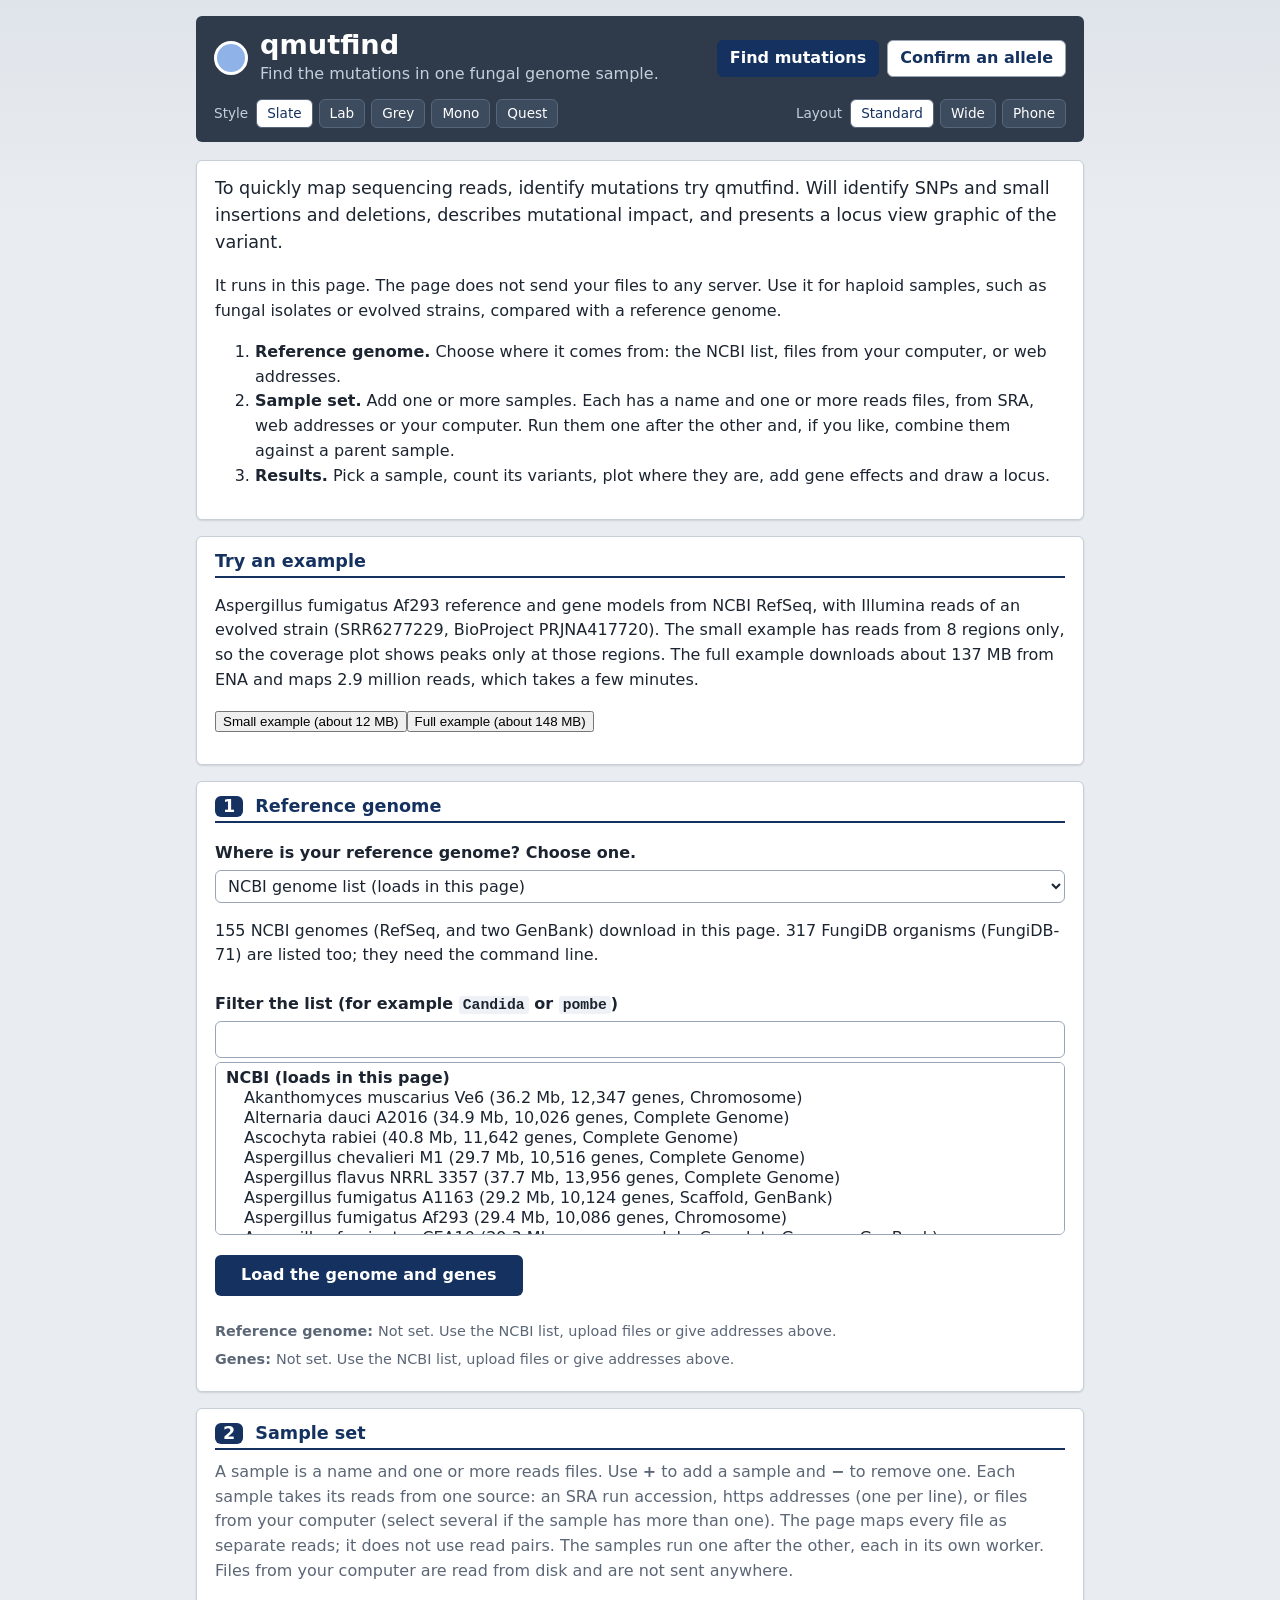
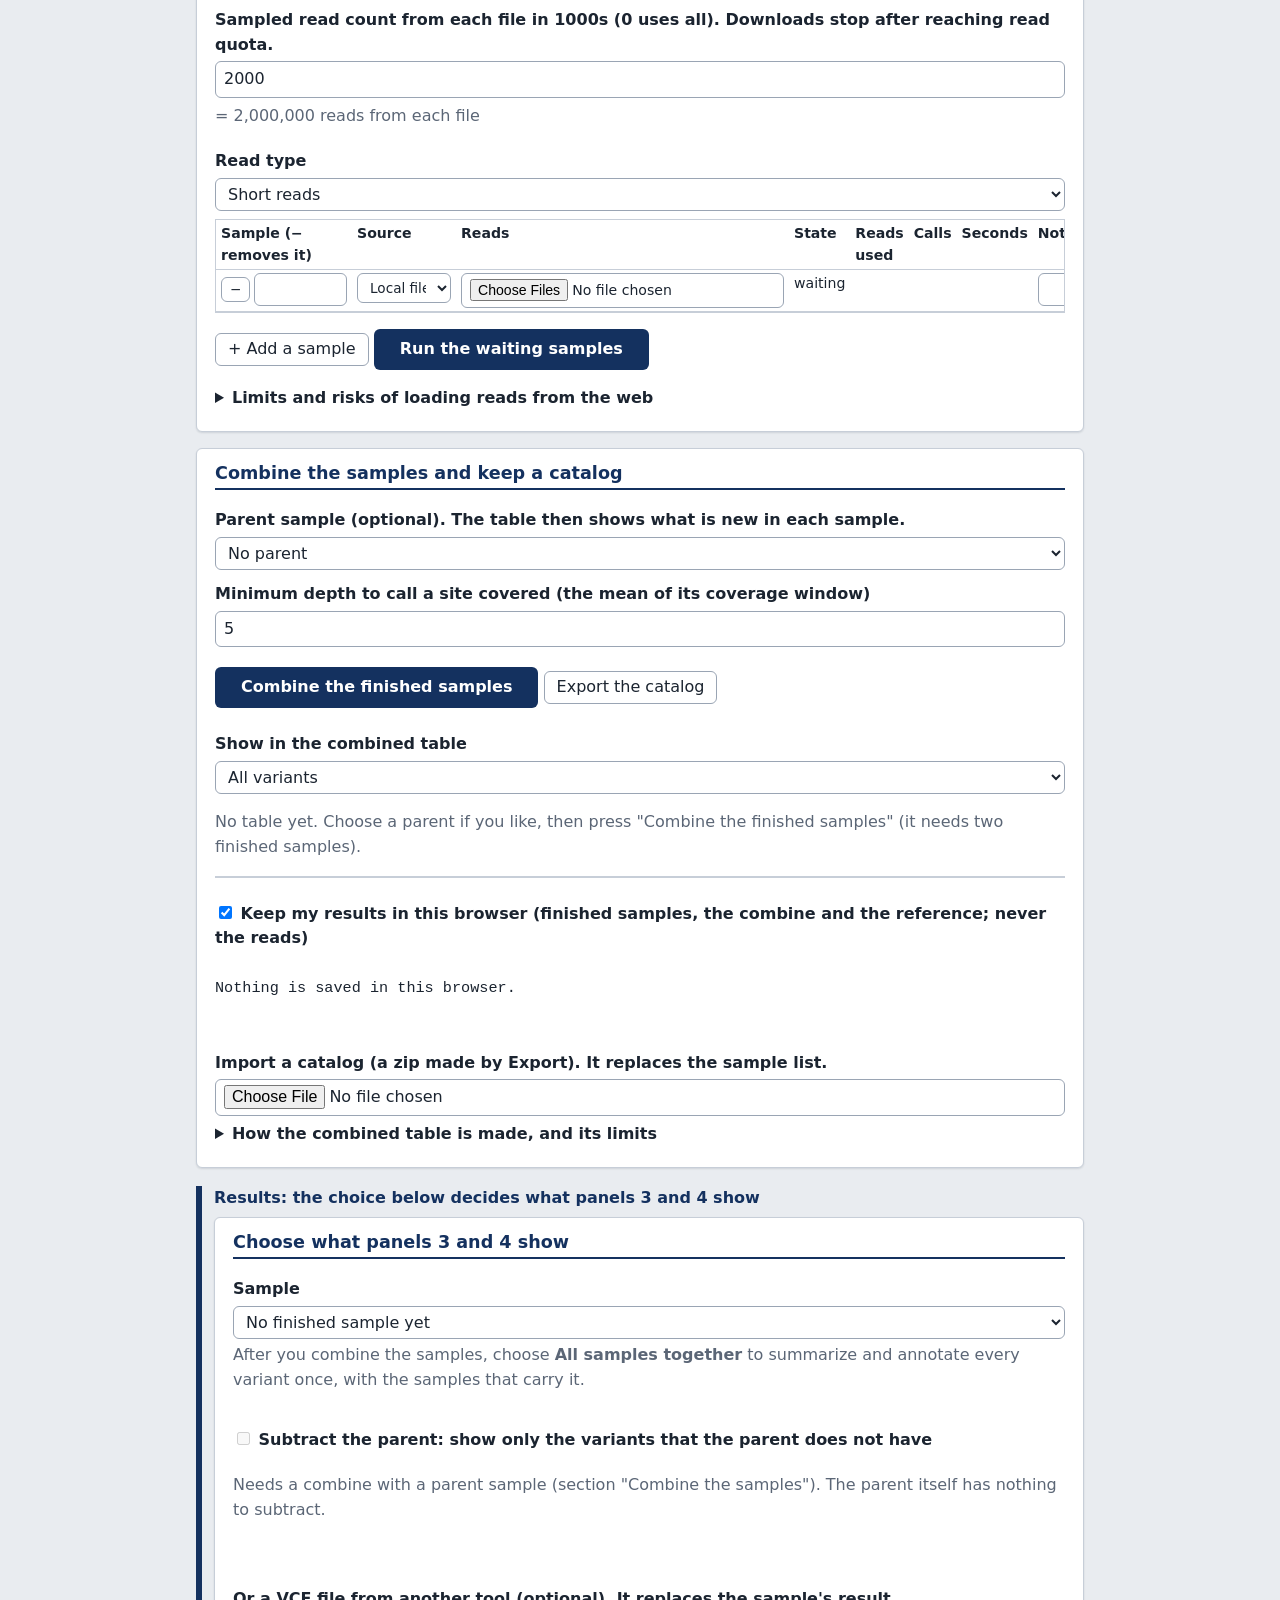
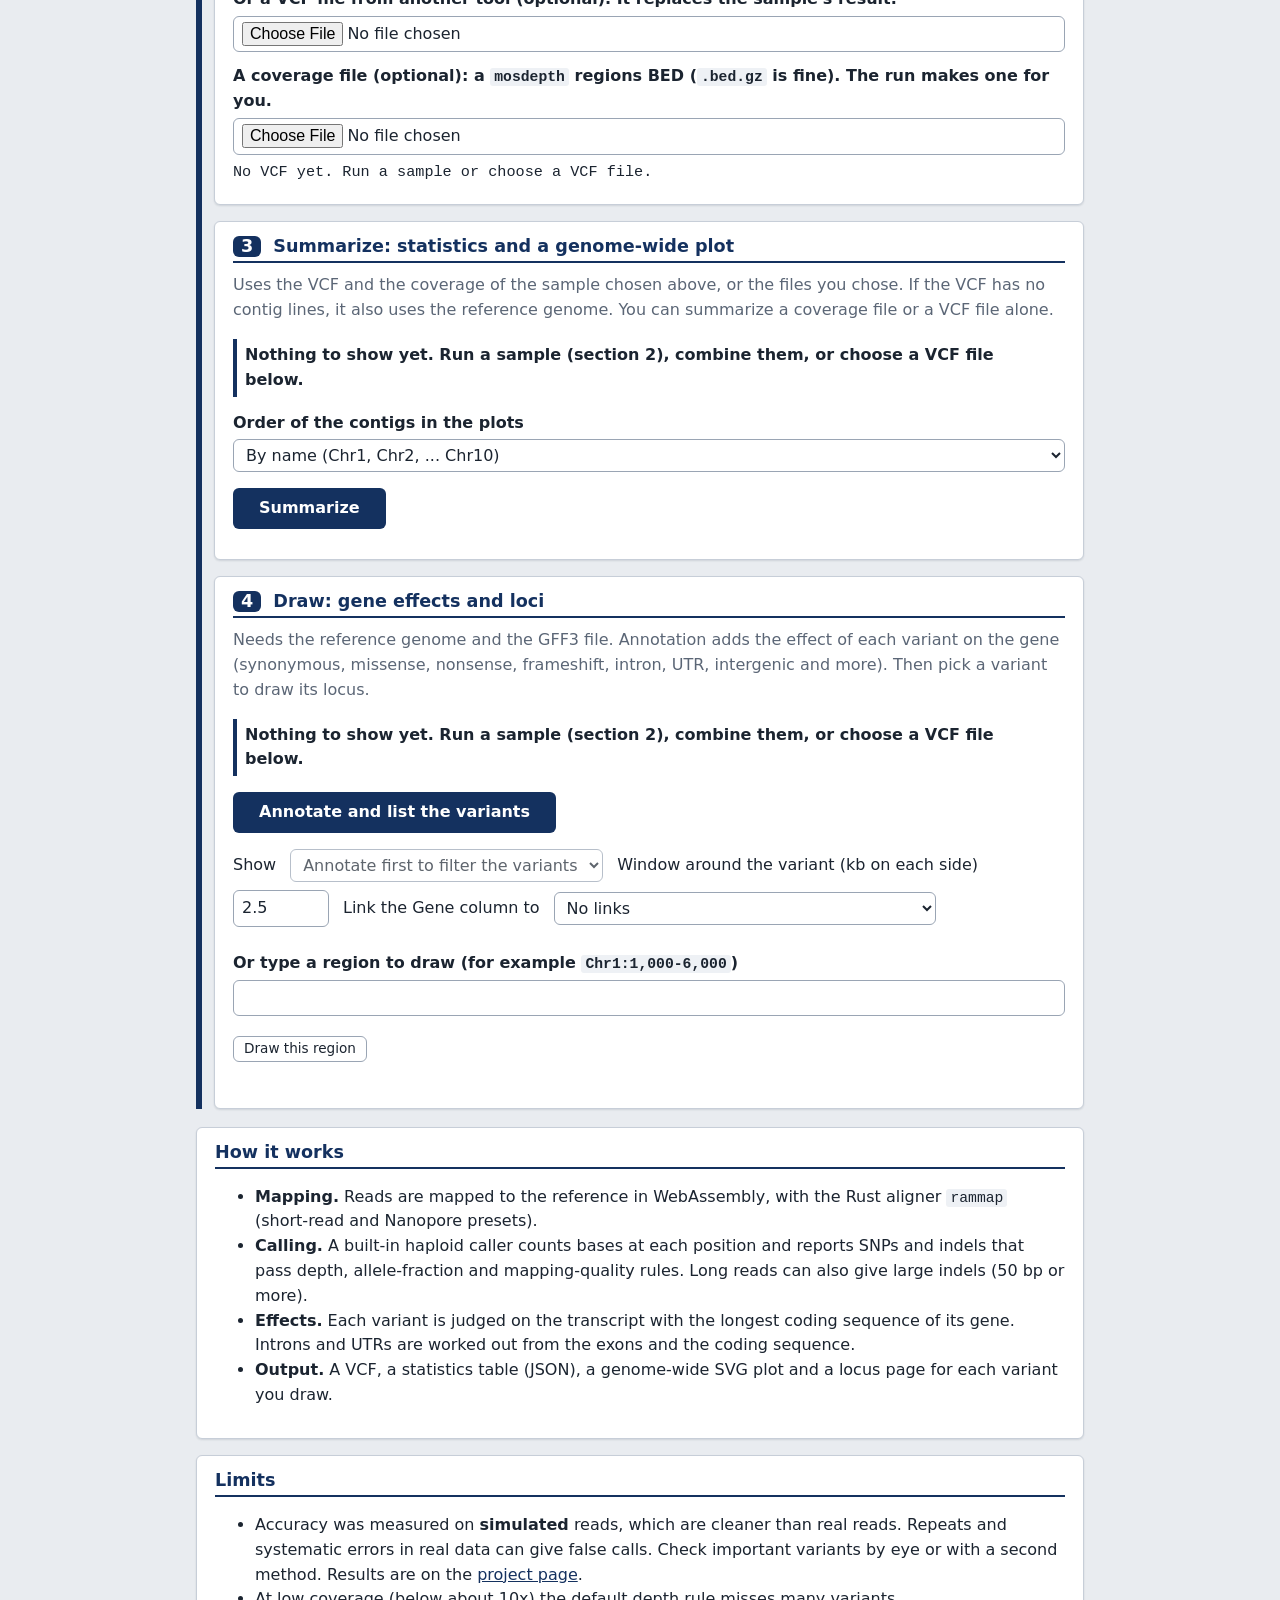
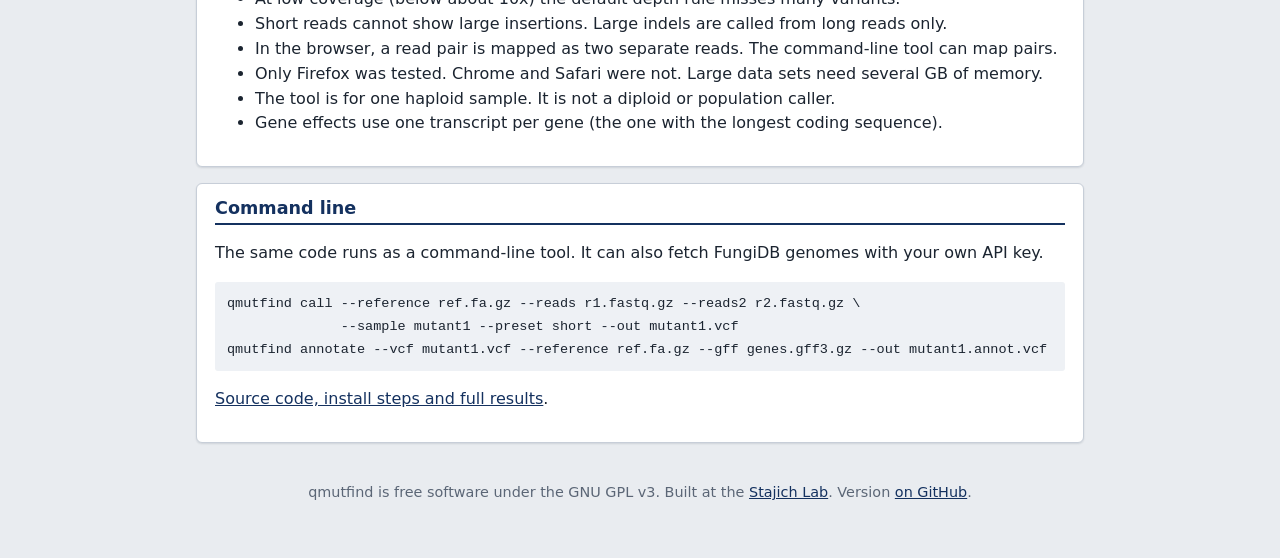
==== commit 17875f06: "Allele confirmation page (confirm.html): worker step, WASM Confirmation, fuller JSON report, tests C" ====
--- a/site/index.html
+++ b/site/index.html
@@ -38,6 +38,10 @@
       <p class="tag">Find the mutations in one fungal genome sample.</p>
     </div>
   </div>
+  <nav class="pages" aria-label="Pages">
+    <a href="index.html" aria-current="page">Find mutations</a>
+    <a href="confirm.html">Confirm an allele</a>
+  </nav>
   <nav class="themes" aria-label="Page style">
     <span class="themes-label">Style</span>
     <button type="button" data-set-theme="slate">Slate</button>
@@ -281,6 +285,19 @@
   <div id="report-status" role="status" class="readout"></div>
   <p class="downloads"><a id="download-annotated" hidden>Download the annotated VCF</a></p>
   <iframe id="report" title="Gene and mutation picture"></iframe>
+  <div id="context-wrap" hidden>
+    <h3 class="sub">Sequence around the variant</h3>
+    <p class="hint">Exon bases are capitals, other bases small letters. The protein letter sits under the middle base of its codon. A <b>^</b> marks the
+    changed column; <b>-</b> is a gap (an insertion adds a column, a deletion leaves a gap in the variant row). A gene on the minus strand is shown as it reads
+    (the reverse complement). It appears when you press Draw on a variant in the table.</p>
+    <div class="form">
+      <label for="context-flank">Bases to show on each side</label>
+      <input id="context-flank" type="number" min="5" max="200" step="5" value="40">
+      <button id="context-redraw" type="button">Show again</button>
+    </div>
+    <p class="hint" id="context-status" role="status"></p>
+    <pre id="context-view" class="context" tabindex="0" aria-label="Sequence around the variant"></pre>
+  </div>
 </section>
 
 </div>
--- a/site/style.css
+++ b/site/style.css
@@ -278,3 +278,38 @@
 html[data-layout="phone"] select#genome-menu { width: 100%; max-width: 100%; box-sizing: border-box; }
 html[data-layout="phone"] label { display: block; overflow-wrap: anywhere; }
 html[data-layout="phone"] select { text-overflow: ellipsis; }
+
+/* The sequence around a variant: a monospace block that scrolls sideways; the rows must line up, so nothing wraps. */
+pre.context { font-family: var(--mono); font-size: .9rem; line-height: 1.35; white-space: pre; overflow-x: auto; margin: 8px 0; padding: 8px 10px; }
+pre.context .ctx-var { background: var(--accent); color: var(--accent-fg); font-weight: 700; }
+pre.context .ctx-aa { font-weight: 700; text-decoration: underline; }
+h3.sub { margin: 14px 0 4px; font-size: 1.05rem; }
+
+/* The page links in the header */
+nav.pages { display: flex; gap: 8px; flex-wrap: wrap; align-items: center; }
+nav.pages a { padding: 5px 12px; border: 1px solid var(--field-line); border-radius: var(--radius); color: var(--link); background: var(--panel); text-decoration: none; font-weight: 600; }
+nav.pages a[aria-current="page"] { background: var(--accent); color: var(--accent-fg); border-color: var(--accent); }
+
+/* The result of the allele confirmation. The text is always in the panel colour; the colour is only an addition to the words and symbols. */
+.verdict { padding: 12px 14px; border-radius: var(--radius); border: 2px solid var(--line); border-left-width: 10px; font-size: 1.05rem; font-weight: 600; margin: 6px 0 10px; }
+.verdict[data-verdict="confirmed"] { border-left-color: #1f8a3b; }
+.verdict[data-verdict="not_confirmed"] { border-left-color: #c0262d; }
+.verdict[data-verdict="inconclusive"] { border-left-color: #b8860b; }
+.verdict[data-verdict="confirmed"]::before { content: "\2713  "; }
+.verdict[data-verdict="not_confirmed"]::before { content: "\2717  "; }
+.verdict[data-verdict="inconclusive"]::before { content: "?  "; }
+.warnings { border: 2px solid #b8860b; border-radius: var(--radius); padding: 4px 12px; margin: 8px 0; }
+.chip { display: inline-block; padding: 1px 8px; border-radius: 999px; border: 2px solid var(--line); font-weight: 700; white-space: nowrap; }
+.chip.pass { border-color: #1f8a3b; }
+.chip.fail { border-color: #c0262d; }
+.chip.unclear { border-color: #b8860b; }
+#confirm-checks td:nth-child(3) { overflow-wrap: anywhere; }
+.plot svg { width: 100%; height: auto; max-height: 260px; font-family: var(--font); font-size: 12px; }
+.plot svg text { fill: currentColor; }
+.plot .area { fill: var(--accent); opacity: .25; stroke: none; }
+.plot .line { fill: none; stroke: var(--accent); stroke-width: 1.6; }
+.plot .median { stroke: currentColor; stroke-dasharray: 5 4; stroke-width: 1; opacity: .7; }
+.plot .gap { fill: #c0262d; opacity: .3; }
+.plot .junction { stroke: #1f6fd0; stroke-width: 2; }
+.plot .variant { fill: #c0262d; }
+.plot .axis { stroke: currentColor; stroke-width: 1; opacity: .6; }
